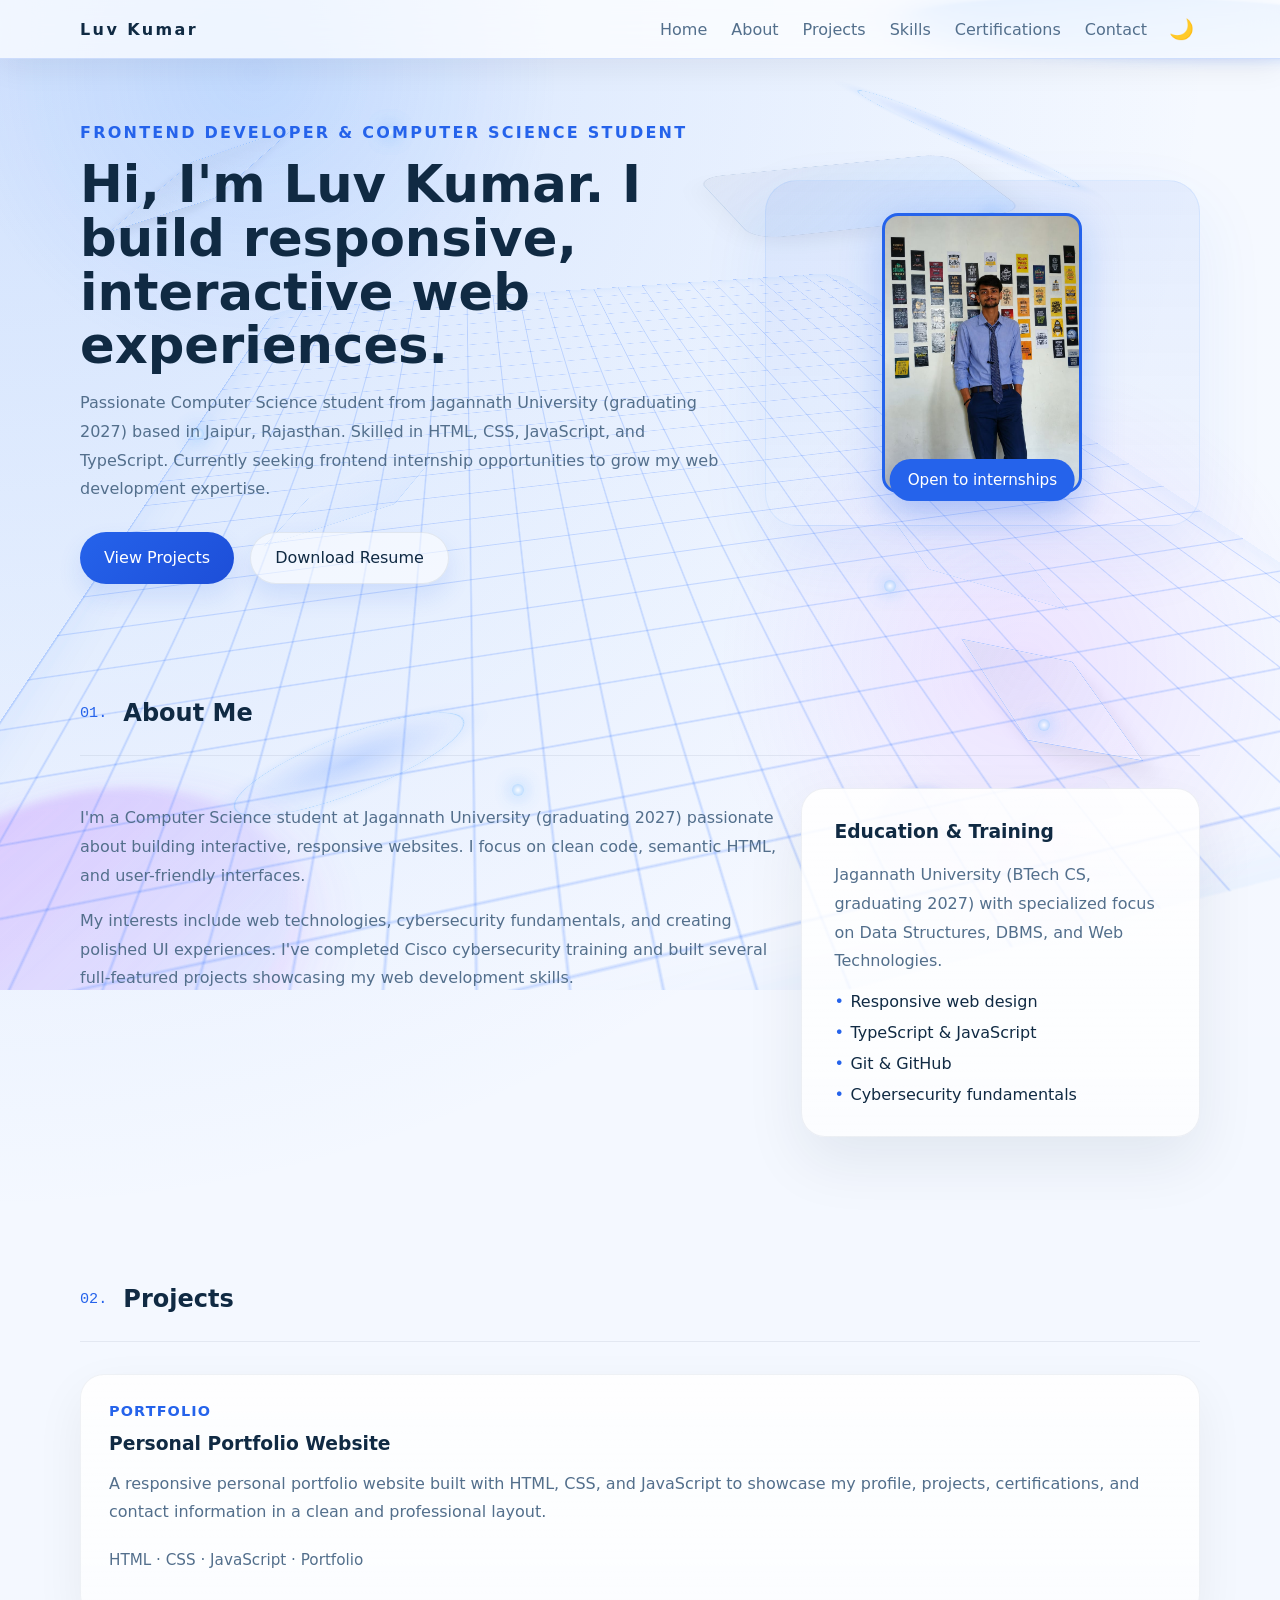
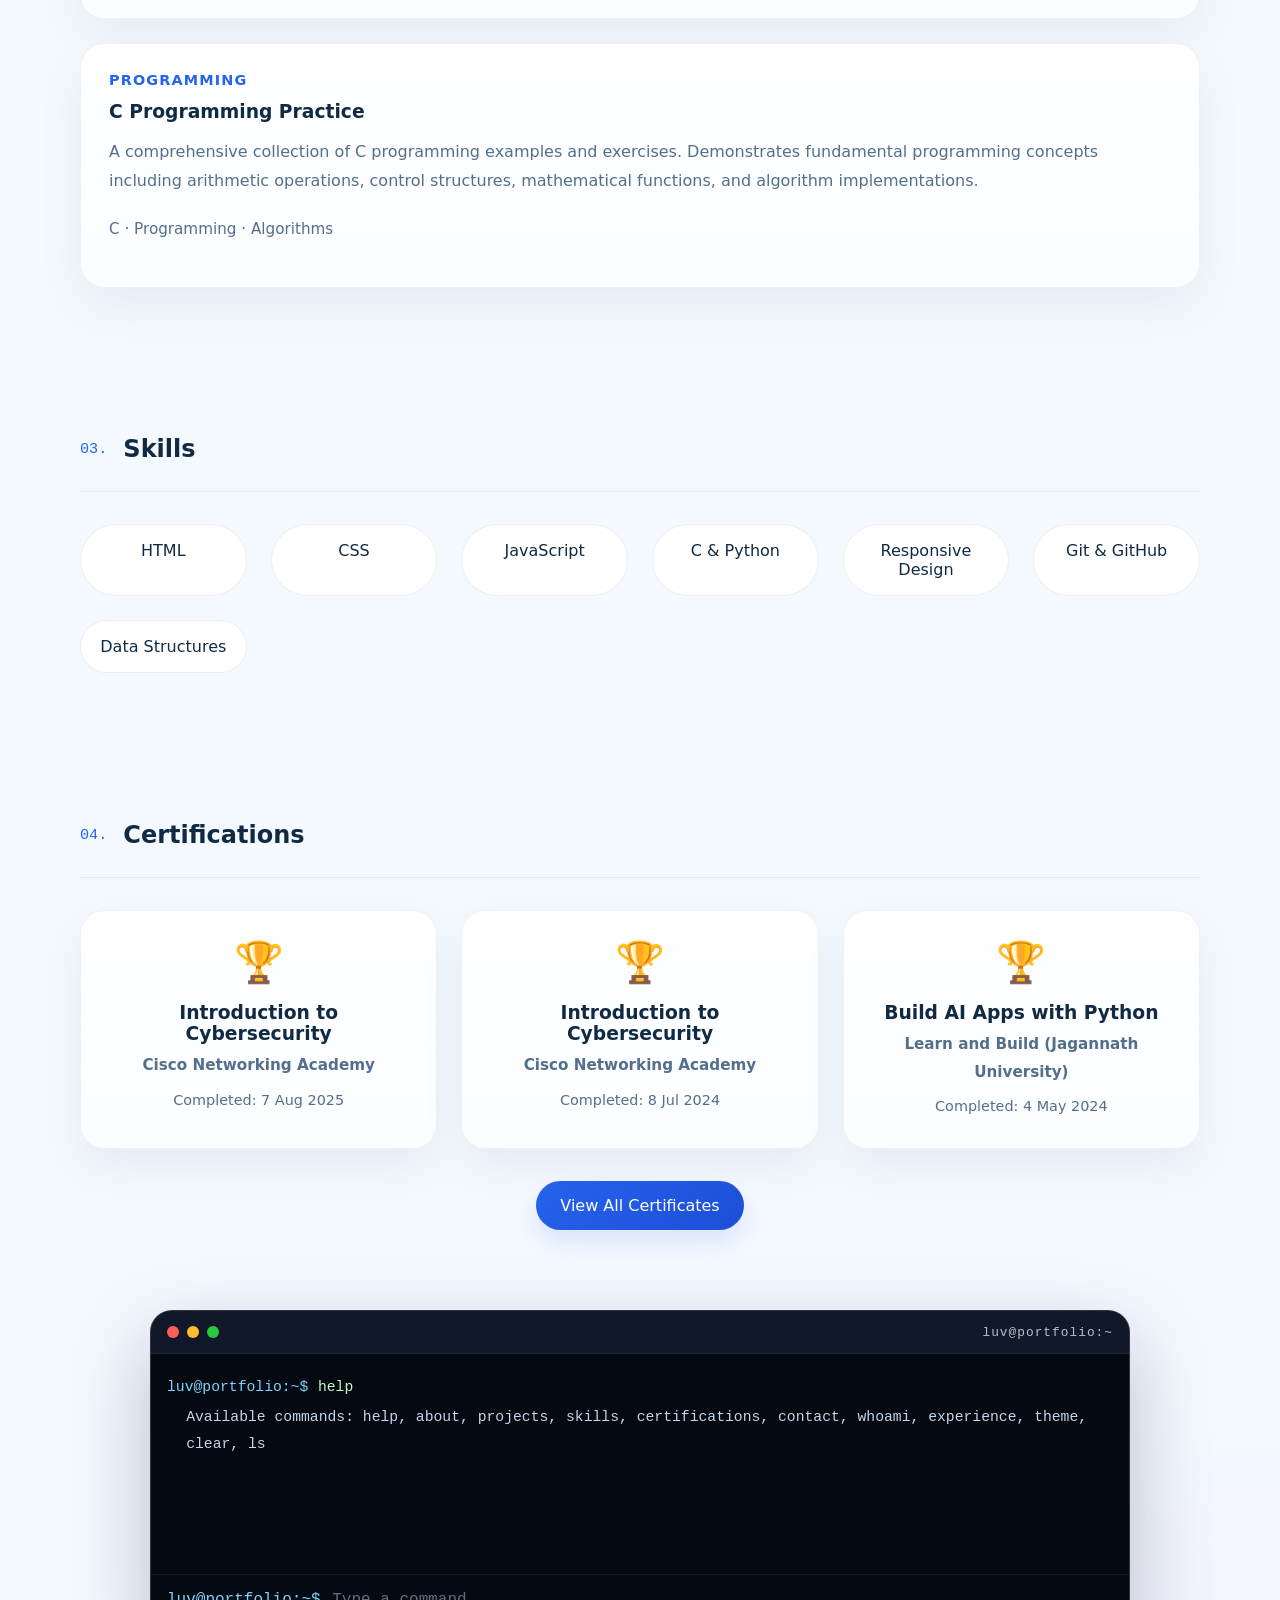
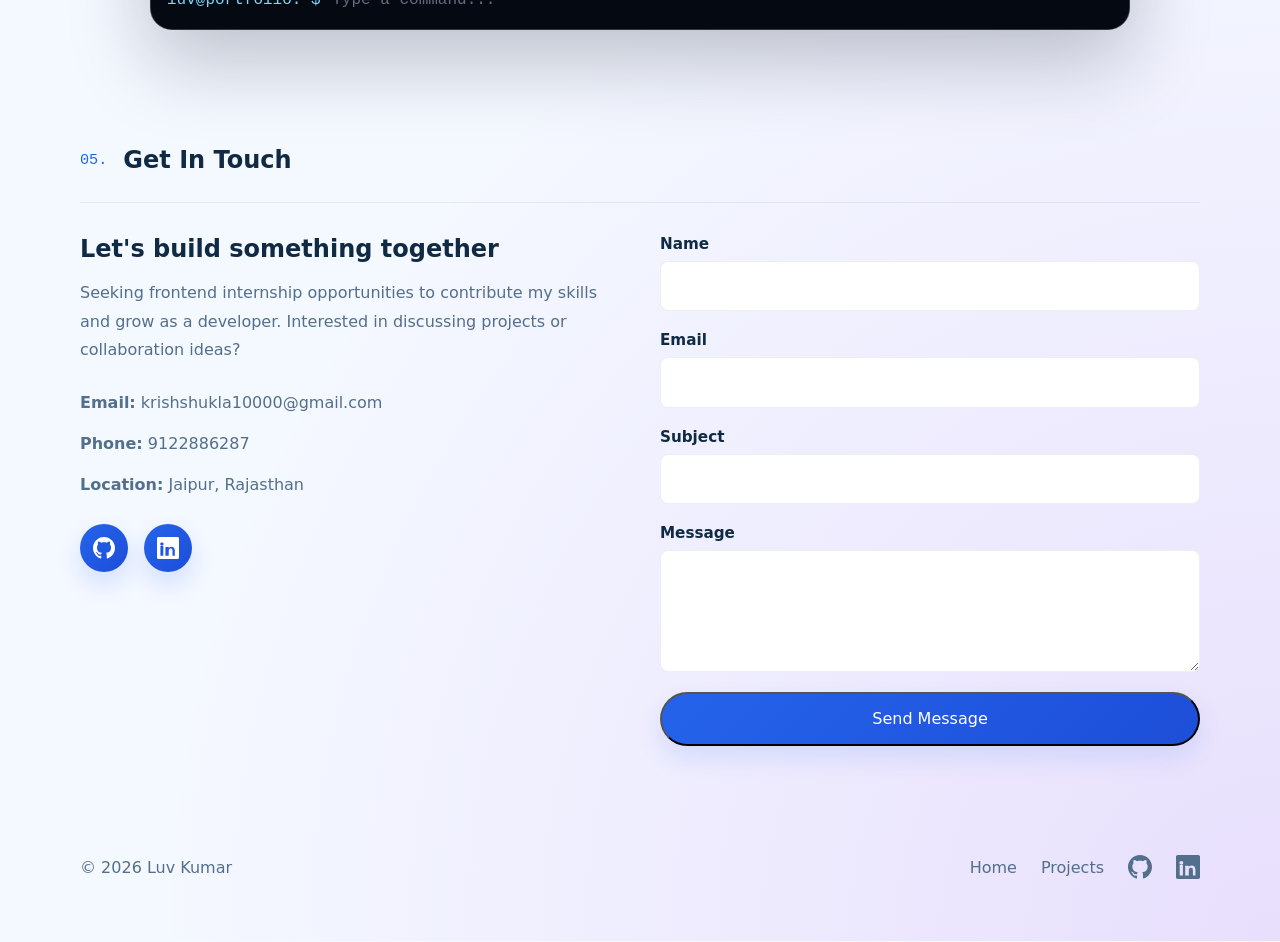
==== index.html @ 0ea15960 "Finalize portfolio website" ====
<!DOCTYPE html>
<html lang="en">
<head>
  <meta charset="UTF-8" />
  <meta name="viewport" content="width=device-width, initial-scale=1.0" />
  <title>My Portfolio</title>
  <link rel="stylesheet" href="styles.css" />
  <script defer src="script.js"></script>
</head>
<body>
  <div class="background-scene" aria-hidden="true">
    <span class="orb orb-one parallax-layer"></span>
    <span class="orb orb-two parallax-layer"></span>
    <span class="cube cube-one parallax-layer"></span>
    <span class="cube cube-two parallax-layer"></span>
    <span class="ring ring-one parallax-layer"></span>
    <span class="ring ring-two parallax-layer"></span>
    <span class="prism prism-one parallax-layer"></span>
    <span class="prism prism-two parallax-layer"></span>
    <span class="panel panel-one parallax-layer"></span>
    <span class="grid parallax-layer"></span>
    <span class="particle particle-1 parallax-layer"></span>
    <span class="particle particle-2 parallax-layer"></span>
    <span class="particle particle-3 parallax-layer"></span>
    <span class="particle particle-4 parallax-layer"></span>
    <span class="particle particle-5 parallax-layer"></span>
    <span class="particle particle-6 parallax-layer"></span>

    <div class="secondary-scene parallax-layer">
      <span class="mini-orb mini-orb-one"></span>
      <span class="mini-orb mini-orb-two"></span>
      <span class="mini-cube mini-cube-one"></span>
      <span class="mini-cube mini-cube-two"></span>
      <span class="mini-ring"></span>
      <span class="mini-panel"></span>
    </div>
  </div>

  <header class="site-header">
    <div class="container header-grid">
      <a class="brand" href="#home">Luv Kumar</a>
      <button class="nav-toggle" aria-label="Toggle navigation">☰</button>
      <nav class="site-nav">
        <a href="#home">Home</a>
        <a href="#about">About</a>
        <a href="#projects">Projects</a>
        <a href="#skills">Skills</a>
        <a href="#certifications">Certifications</a>
        <a href="#contact">Contact</a>
      </nav>
      <button class="theme-toggle" aria-label="Toggle dark mode">🌙</button>
    </div>
  </header>

  <main>
    <section class="hero" id="home">
      <div class="container hero-content">
        <div>
          <p class="eyebrow">Frontend Developer & Computer Science Student</p>
          <h1>Hi, I'm Luv Kumar. I build responsive, interactive web experiences.</h1>
          <p class="hero-copy">Passionate Computer Science student from Jagannath University (graduating 2027) based in Jaipur, Rajasthan. Skilled in HTML, CSS, JavaScript, and TypeScript. Currently seeking frontend internship opportunities to grow my web development expertise.</p>
          <div class="hero-actions">
            <a class="btn btn-primary" href="#projects">View Projects</a>
            <a class="btn btn-secondary" href="resume.html" target="_blank">Download Resume</a>
          </div>
        </div>
        <div class="hero-card">
          <div class="profile-image"></div>
          <div class="hero-badge">Open to internships</div>
        </div>
      </div>
    </section>

    <section class="section" id="about">
      <div class="container">
        <div class="section-header">
          <span class="section-number">01.</span>
          <h2>About Me</h2>
        </div>
        <div class="about-grid">
          <div>
            <p>I'm a Computer Science student at Jagannath University (graduating 2027) passionate about building interactive, responsive websites. I focus on clean code, semantic HTML, and user-friendly interfaces.</p>
            <p>My interests include web technologies, cybersecurity fundamentals, and creating polished UI experiences. I've completed Cisco cybersecurity training and built several full-featured projects showcasing my web development skills.</p>
          </div>
          <div class="about-card">
            <h3>Education & Training</h3>
            <p>Jagannath University (BTech CS, graduating 2027) with specialized focus on Data Structures, DBMS, and Web Technologies.</p>
            <ul>
              <li>Responsive web design</li>
              <li>TypeScript & JavaScript</li>
              <li>Git & GitHub</li>
              <li>Cybersecurity fundamentals</li>
            </ul>
          </div>
        </div>
      </div>
    </section>

    <section class="section" id="projects">
      <div class="container">
        <div class="section-header">
          <span class="section-number">02.</span>
          <h2>Projects</h2>
        </div>
        <div class="projects-grid">
          <article class="project-card">
            <div class="project-meta">Portfolio</div>
            <h3><a href="#home">Personal Portfolio Website</a></h3>
            <p>A responsive personal portfolio website built with HTML, CSS, and JavaScript to showcase my profile, projects, certifications, and contact information in a clean and professional layout.</p>
            <p class="project-tech">HTML · CSS · JavaScript · Portfolio</p>
          </article>

          <article class="project-card">
            <div class="project-meta">Programming</div>
            <h3><a href="https://github.com/KrishShukla07/C-Programming-Practice" target="_blank" rel="noopener noreferrer">C Programming Practice</a></h3>
            <p>A comprehensive collection of C programming examples and exercises. Demonstrates fundamental programming concepts including arithmetic operations, control structures, mathematical functions, and algorithm implementations.</p>
            <p class="project-tech">C · Programming · Algorithms</p>
          </article>
        </div>
      </div>
    </section>

    <section class="section" id="skills">
      <div class="container">
        <div class="section-header">
          <span class="section-number">03.</span>
          <h2>Skills</h2>
        </div>
        <div class="skills-grid">
          <span>HTML</span>
          <span>CSS</span>
          <span>JavaScript</span>
          <span>C & Python</span>
          <span>Responsive Design</span>
          <span>Git & GitHub</span>
          <span>Data Structures</span>
        </div>
      </div>
    </section>
    <section class="section" id="certifications">
      <div class="container">
        <div class="section-header">
          <span class="section-number">04.</span>
          <h2>Certifications</h2>
        </div>
        <div class="certifications-grid">
          <div class="cert-card">
            <div class="cert-icon">🏆</div>
            <h3>Introduction to Cybersecurity</h3>
            <p class="cert-issuer">Cisco Networking Academy</p>
            <p class="cert-date">Completed: 7 Aug 2025</p>
          </div>
          <div class="cert-card">
            <div class="cert-icon">🏆</div>
            <h3>Introduction to Cybersecurity</h3>
            <p class="cert-issuer">Cisco Networking Academy</p>
            <p class="cert-date">Completed: 8 Jul 2024</p>
          </div>
          <div class="cert-card">
            <div class="cert-icon">🏆</div>
            <h3>Build AI Apps with Python</h3>
            <p class="cert-issuer">Learn and Build (Jagannath University)</p>
            <p class="cert-date">Completed: 4 May 2024</p>
          </div>
        </div>
        <div style="text-align: center; margin-top: 2rem;">
          <a href="certificates.html" class="btn btn-primary">View All Certificates</a>
        </div>
      </div>
    </section>

    <section class="section terminal-section" id="terminal">
      <div class="container">
        <div class="terminal-window" aria-label="Interactive terminal preview">
          <div class="terminal-header">
            <div class="terminal-dots">
              <span class="dot dot-red"></span>
              <span class="dot dot-yellow"></span>
              <span class="dot dot-green"></span>
            </div>
            <div class="terminal-title">luv@portfolio:~</div>
          </div>
          <div class="terminal-body" id="terminalBody" aria-live="polite">
            <div class="terminal-row terminal-welcome">
              <span class="prompt">luv@portfolio:~$</span>
              <span>help</span>
            </div>
            <div class="terminal-output">Available commands: help, about, projects, skills, certifications, contact, whoami, experience, theme, clear, ls</div>
          </div>
          <form class="terminal-input-row" id="terminalForm">
            <span class="prompt">luv@portfolio:~$</span>
            <input id="terminalInput" type="text" autocomplete="off" spellcheck="false" aria-label="Type a terminal command" placeholder="Type a command..." />
          </form>
        </div>
      </div>
    </section>

    <section class="section contact-section" id="contact">
      <div class="container">
        <div class="section-header">
          <span class="section-number">05.</span>
          <h2>Get In Touch</h2>
        </div>
        <div class="contact-container">
          <div class="contact-info">
            <h3>Let's build something together</h3>
            <p>Seeking frontend internship opportunities to contribute my skills and grow as a developer. Interested in discussing projects or collaboration ideas?</p>
            <div class="contact-details">
              <p><strong>Email:</strong> krishshukla10000@gmail.com</p>
              <p><strong>Phone:</strong> 9122886287</p>
              <p><strong>Location:</strong> Jaipur, Rajasthan</p>
              <div class="contact-links">
                <a href="https://github.com/KrishShukla07" target="_blank" rel="noopener noreferrer" title="GitHub">
                  <svg width="20" height="20" viewBox="0 0 24 24" fill="currentColor">
                    <path d="M12 0c-6.626 0-12 5.373-12 12 0 5.302 3.438 9.8 8.207 11.387.599.111.793-.261.793-.577v-2.234c-3.338.726-4.033-1.416-4.033-1.416-.546-1.387-1.333-1.756-1.333-1.756-1.089-.745.083-.729.083-.729 1.205.084 1.839 1.237 1.839 1.237 1.07 1.834 2.807 1.304 3.492.997.107-.775.418-1.305.762-1.604-2.665-.305-5.467-1.334-5.467-5.931 0-1.311.469-2.381 1.236-3.221-.124-.303-.535-1.524.117-3.176 0 0 1.008-.322 3.301 1.23.957-.266 1.983-.399 3.003-.404 1.02.005 2.047.138 3.006.404 2.291-1.552 3.297-1.23 3.297-1.23.653 1.653.242 2.874.118 3.176.77.84 1.235 1.911 1.235 3.221 0 4.609-2.807 5.624-5.479 5.921.43.372.823 1.102.823 2.222v 3.293c0 .319.192.694.801.576 4.765-1.589 8.199-6.086 8.199-11.386 0-6.627-5.373-12-12-12z"/>
                  </svg>
                </a>
                <a href="https://linkedin.com/in/luv-kumar-109767224" target="_blank" rel="noopener noreferrer" title="LinkedIn">
                  <svg width="20" height="20" viewBox="0 0 24 24" fill="currentColor">
                    <path d="M20.447 20.452h-3.554v-5.569c0-1.328-.475-2.236-1.986-2.236-1.081 0-1.722.722-2.004 1.418-.103.249-.129.597-.129.946v5.441h-3.554s.05-8.855 0-9.649h3.554v1.366c.43-.664 1.199-1.61 2.920-1.61 2.135 0 3.738 1.393 3.738 4.385v5.508zM5.337 9.432c-1.144 0-1.915-.758-1.915-1.705 0-.948.77-1.706 1.954-1.706 1.182 0 1.915.758 1.915 1.706 0 .947-.733 1.705-1.954 1.705zm1.581 11.02H3.715V9.803h3.203v10.649zM22.225 0H1.771C.792 0 0 .774 0 1.729v20.542C0 23.227.792 24 1.771 24h20.451C23.2 24 24 23.227 24 22.271V1.729C24 .774 23.2 0 22.222 0h.003z"/>
                  </svg>
                </a>
              </div>
            </div>
          </div>
          <form class="contact-form" id="contactForm">
            <div class="form-group">
              <label for="name">Name</label>
              <input type="text" id="name" name="name" required />
            </div>
            <div class="form-group">
              <label for="email">Email</label>
              <input type="email" id="email" name="email" required />
            </div>
            <div class="form-group">
              <label for="subject">Subject</label>
              <input type="text" id="subject" name="subject" required />
            </div>
            <div class="form-group">
              <label for="message">Message</label>
              <textarea id="message" name="message" rows="5" required></textarea>
            </div>
            <button type="submit" class="btn btn-primary">Send Message</button>
          </form>
        </div>
      </div>
    </section>

  </main>

  <footer class="footer">
    <div class="container footer-grid">
      <p>© 2026 Luv Kumar</p>
      <div class="footer-links">
        <a href="#home">Home</a>
        <a href="#projects">Projects</a>
        <a href="https://github.com/KrishShukla07" target="_blank" rel="noopener noreferrer" class="social-link" title="GitHub">
          <svg width="24" height="24" viewBox="0 0 24 24" fill="currentColor">
            <path d="M12 0c-6.626 0-12 5.373-12 12 0 5.302 3.438 9.8 8.207 11.387.599.111.793-.261.793-.577v-2.234c-3.338.726-4.033-1.416-4.033-1.416-.546-1.387-1.333-1.756-1.333-1.756-1.089-.745.083-.729.083-.729 1.205.084 1.839 1.237 1.839 1.237 1.07 1.834 2.807 1.304 3.492.997.107-.775.418-1.305.762-1.604-2.665-.305-5.467-1.334-5.467-5.931 0-1.311.469-2.381 1.236-3.221-.124-.303-.535-1.524.117-3.176 0 0 1.008-.322 3.301 1.23.957-.266 1.983-.399 3.003-.404 1.02.005 2.047.138 3.006.404 2.291-1.552 3.297-1.23 3.297-1.23.653 1.653.242 2.874.118 3.176.77.84 1.235 1.911 1.235 3.221 0 4.609-2.807 5.624-5.479 5.921.43.372.823 1.102.823 2.222v 3.293c0 .319.192.694.801.576 4.765-1.589 8.199-6.086 8.199-11.386 0-6.627-5.373-12-12-12z"/>
          </svg>
        </a>
        <a href="https://linkedin.com/in/luv-kumar-109767224" target="_blank" rel="noopener noreferrer" class="social-link" title="LinkedIn">
          <svg width="24" height="24" viewBox="0 0 24 24" fill="currentColor">
            <path d="M20.447 20.452h-3.554v-5.569c0-1.328-.475-2.236-1.986-2.236-1.081 0-1.722.722-2.004 1.418-.103.249-.129.597-.129.946v5.441h-3.554s.05-8.855 0-9.649h3.554v1.366c.43-.664 1.199-1.61 2.920-1.61 2.135 0 3.738 1.393 3.738 4.385v5.508zM5.337 9.432c-1.144 0-1.915-.758-1.915-1.705 0-.948.77-1.706 1.954-1.706 1.182 0 1.915.758 1.915 1.706 0 .947-.733 1.705-1.954 1.705zm1.581 11.02H3.715V9.803h3.203v10.649zM22.225 0H1.771C.792 0 0 .774 0 1.729v20.542C0 23.227.792 24 1.771 24h20.451C23.2 24 24 23.227 24 22.271V1.729C24 .774 23.2 0 22.222 0h.003z"/>
          </svg>
        </a>
      </div>
    </div>
  </footer>
</body>
</html>
---- styles.css ----
:root {
  color-scheme: light;
  --bg: #f4f8ff;
  --surface: #ffffff;
  --text: #102a43;
  --muted: #536f8c;
  --primary: #2563eb;
  --primary-strong: #1d4ed8;
  --border: rgba(16, 42, 67, 0.08);
  --shadow: 0 25px 60px rgba(16, 42, 67, 0.08);
  --scene-1: rgba(59, 130, 246, 0.52);
  --scene-2: rgba(168, 85, 247, 0.34);
  --scene-3: rgba(59, 130, 246, 0.26);
  --scene-4: rgba(96, 165, 250, 0.22);
  --scene-grid: rgba(37, 99, 235, 0.22);
}

html {
  scroll-behavior: smooth;
  scroll-padding-top: 110px;
}

body {
  margin: 0;
  position: relative;
  font-family: Inter, system-ui, -apple-system, BlinkMacSystemFont, "Segoe UI", sans-serif;
  background:
    radial-gradient(circle at top left, rgba(59, 130, 246, 0.20), transparent 28%),
    radial-gradient(circle at bottom right, rgba(147, 51, 234, 0.13), transparent 26%),
    linear-gradient(180deg, rgba(255,255,255,0.12), transparent 40%),
    var(--bg);
  color: var(--text);
  overflow-x: hidden;
}

* {
  box-sizing: border-box;
}

.background-scene {
  position: fixed;
  inset: -10vh 0 -10vh 0;
  overflow: hidden;
  pointer-events: none;
  z-index: 0;
  perspective: 1800px;
  filter: saturate(1.25);
  opacity: 1;
  background: radial-gradient(circle at 20% 15%, rgba(59, 130, 246, 0.14), transparent 22%),
    radial-gradient(circle at 80% 70%, rgba(168, 85, 247, 0.12), transparent 24%);
}

.secondary-scene {
  position: absolute;
  right: 9%;
  bottom: 3vh;
  width: min(38vw, 360px);
  height: min(22vw, 220px);
  opacity: 0.72;
  filter: blur(0.25px) saturate(1.15);
  transform: translate3d(var(--tx), var(--ty), -30px) rotateX(18deg) rotateY(-16deg) scale(0.92);
  pointer-events: none;
  mix-blend-mode: screen;
}

.secondary-scene::before {
  content: "";
  position: absolute;
  inset: 12% 10% 8% 12%;
  border-radius: 36px;
  border: 1px solid rgba(96, 165, 250, 0.04);
  background: linear-gradient(135deg, rgba(96, 165, 250, 0.02), rgba(255, 255, 255, 0.003));
  box-shadow: inset 0 0 18px rgba(59, 130, 246, 0.015);
  transform: rotateX(62deg) rotateZ(-12deg);
  opacity: 0.5;
}

.orb,
.cube,
.ring,
.prism,
.panel,
.grid,
.particle,
.mini-orb,
.mini-cube,
.mini-ring,
.mini-panel {
  position: absolute;
  display: block;
  will-change: transform;
}

.orb {
  border-radius: 50%;
  filter: blur(8px);
  opacity: 0.8;
}

.orb-one {
  --tx: 0px;
  --ty: 0px;
  width: 30rem;
  height: 30rem;
  background: linear-gradient(135deg, var(--scene-1), rgba(96, 165, 250, 0.14));
  top: -8rem;
  right: -7rem;
  transform: translate3d(var(--tx), var(--ty), 0) rotateX(70deg) rotateZ(20deg);
  box-shadow: 0 30px 80px rgba(37, 99, 235, 0.28);
}

.orb-two {
  --tx: 0px;
  --ty: 0px;
  width: 26rem;
  height: 26rem;
  background: linear-gradient(135deg, var(--scene-2), rgba(37, 99, 235, 0.08));
  bottom: -9rem;
  left: -8rem;
  transform: translate3d(var(--tx), var(--ty), 0) rotateX(60deg) rotateZ(-18deg);
  box-shadow: 0 25px 70px rgba(147, 51, 234, 0.2);
}

.cube {
  --tx: 0px;
  --ty: 0px;
  width: 150px;
  height: 150px;
  border: 1px solid rgba(59, 130, 246, 0.28);
  background: linear-gradient(135deg, rgba(148, 163, 184, 0.14), rgba(255, 255, 255, 0.04));
  box-shadow: inset 0 0 0 1px rgba(255, 255, 255, 0.18), 0 18px 32px rgba(15, 23, 42, 0.08);
  transform-style: preserve-3d;
}

.cube-one {
  top: 18%;
  left: 10%;
  transform: translate3d(var(--tx), var(--ty), 0) rotateX(62deg) rotateY(-25deg) rotateZ(24deg);
}

.cube-two {
  right: 12%;
  bottom: 20%;
  transform: translate3d(var(--tx), var(--ty), 0) rotateX(62deg) rotateY(25deg) rotateZ(-18deg);
}

.ring {
  --tx: 0px;
  --ty: 0px;
  width: 240px;
  height: 240px;
  border: 1px solid rgba(96, 165, 250, 0.38);
  border-radius: 50%;
  background: radial-gradient(circle, rgba(37, 99, 235, 0.19), rgba(37, 99, 235, 0.04) 60%, transparent 70%);
  box-shadow: inset 0 0 18px rgba(96, 165, 250, 0.15), 0 0 30px rgba(59, 130, 246, 0.1);
}

.ring-one {
  top: 10%;
  right: 15%;
  transform: translate3d(var(--tx), var(--ty), 0) rotateX(72deg) rotateY(22deg);
}

.ring-two {
  bottom: 10%;
  left: 18%;
  transform: translate3d(var(--tx), var(--ty), 0) rotateX(82deg) rotateY(-18deg);
}

.prism {
  --tx: 0px;
  --ty: 0px;
  width: 160px;
  height: 160px;
  background: linear-gradient(135deg, rgba(255, 255, 255, 0.12), rgba(59, 130, 246, 0.04));
  clip-path: polygon(50% 0%, 100% 38%, 100% 100%, 0% 100%, 0% 38%);
  border: 1px solid rgba(59, 130, 246, 0.2);
  box-shadow: 0 20px 50px rgba(59, 130, 246, 0.08);
}

.prism-one {
  left: 22%;
  top: 46%;
  transform: translate3d(var(--tx), var(--ty), 0) rotateX(70deg) rotateY(-25deg) rotateZ(18deg);
}

.prism-two {
  right: 18%;
  top: 52%;
  transform: translate3d(var(--tx), var(--ty), 0) rotateX(70deg) rotateY(22deg) rotateZ(-12deg);
}

.panel {
  --tx: 0px;
  --ty: 0px;
  width: 280px;
  height: 180px;
  border-radius: 28px;
  border: 1px solid rgba(148, 163, 184, 0.24);
  background: linear-gradient(135deg, rgba(15, 23, 42, 0.04), rgba(96, 165, 250, 0.12));
  backdrop-filter: blur(2px);
  box-shadow: inset 0 0 0 1px rgba(255, 255, 255, 0.08), 0 18px 40px rgba(15, 23, 42, 0.06);
}

.panel-one {
  left: 56%;
  top: 18%;
  transform: translate3d(var(--tx), var(--ty), 0) rotateX(62deg) rotateZ(-16deg);
}

.grid {
  --tx: 0px;
  --ty: 0px;
  inset: 10% 20% 12% 20%;
  background-image: linear-gradient(var(--scene-grid) 1px, transparent 1px),
    linear-gradient(90deg, var(--scene-grid) 1px, transparent 1px);
  background-size: 34px 34px;
  border-radius: 32px;
  transform: translate3d(var(--tx), var(--ty), 0) perspective(1200px) rotateX(60deg) rotateZ(-12deg) scale(1.15);
  box-shadow: inset 0 0 30px rgba(59, 130, 246, 0.1);
  opacity: 0.9;
}

.particle {
  --tx: 0px;
  --ty: 0px;
  width: 12px;
  height: 12px;
  border-radius: 50%;
  background: radial-gradient(circle, rgba(255, 255, 255, 0.9), rgba(96, 165, 250, 0.6));
  box-shadow: 0 0 18px rgba(96, 165, 250, 0.8);
  opacity: 0.8;
}

.particle-1 { top: 20%; left: 30%; }
.particle-2 { top: 28%; right: 22%; }
.particle-3 { top: 48%; left: 15%; }
.particle-4 { top: 62%; right: 30%; }
.particle-5 { bottom: 18%; left: 40%; }
.particle-6 { bottom: 24%; right: 18%; }

.particle-1, .particle-2, .particle-3, .particle-4, .particle-5, .particle-6 {
  transform: translate3d(var(--tx), var(--ty), 0);
}

.mini-orb {
  border-radius: 50%;
  filter: blur(7px);
  opacity: 0.82;
}

.mini-orb-one {
  width: 110px;
  height: 110px;
  left: 18%;
  top: 18%;
  background: linear-gradient(135deg, rgba(37, 99, 235, 0.18), rgba(168, 85, 247, 0.06));
  box-shadow: 0 20px 50px rgba(37, 99, 235, 0.12);
  filter: blur(2px);
}

.mini-orb-two {
  width: 90px;
  height: 90px;
  right: 20%;
  bottom: 22%;
  background: linear-gradient(135deg, rgba(168, 85, 247, 0.16), rgba(96, 165, 250, 0.06));
  box-shadow: 0 18px 45px rgba(168, 85, 247, 0.1);
  filter: blur(2px);
}

.mini-cube {
  width: 70px;
  height: 70px;
  border: 1px solid rgba(96, 165, 250, 0.2);
  background: linear-gradient(135deg, rgba(255, 255, 255, 0.06), rgba(59, 130, 246, 0.06));
  box-shadow: inset 0 0 0 1px rgba(255, 255, 255, 0.08), 0 18px 32px rgba(15, 23, 42, 0.04);
}

.mini-cube-one {
  left: 50%;
  top: 20%;
  transform: rotateX(64deg) rotateY(-22deg) rotateZ(18deg);
}

.mini-cube-two {
  right: 10%;
  top: 38%;
  transform: rotateX(64deg) rotateY(24deg) rotateZ(-18deg);
}

.mini-ring {
  width: 150px;
  height: 150px;
  border: 1px solid rgba(96, 165, 250, 0.18);
  border-radius: 50%;
  left: 32%;
  bottom: 12%;
  background: radial-gradient(circle, rgba(59, 130, 246, 0.08), transparent 70%);
  transform: rotateX(72deg) rotateY(18deg);
}

.mini-panel {
  width: 170px;
  height: 100px;
  right: 8%;
  top: 8%;
  border: 1px solid rgba(148, 163, 184, 0.14);
  border-radius: 20px;
  background: linear-gradient(135deg, rgba(15, 23, 42, 0.02), rgba(96, 165, 250, 0.06));
  transform: rotateX(62deg) rotateZ(-14deg);
  opacity: 0.8;
}

@media (max-width: 640px) {
  .secondary-scene {
    right: 4%;
    width: 280px;
    height: 180px;
  }

  .mini-orb-one {
    width: 80px;
    height: 80px;
  }

  .mini-orb-two {
    width: 70px;
    height: 70px;
  }
}

img {
  max-width: 100%;
}

button,
input,
a {
  font: inherit;
}

.container {
  width: min(1120px, calc(100% - 2.5rem));
  margin: 0 auto;
}

.site-header {
  position: sticky;
  top: 0;
  z-index: 20;
  background: rgba(255, 255, 255, 0.72);
  backdrop-filter: blur(18px);
  border-bottom: 1px solid rgba(37, 99, 235, 0.18);
  box-shadow: 0 10px 30px rgba(15, 23, 42, 0.06);
}

main,
.footer {
  position: relative;
  z-index: 1;
}

.dark .site-header {
  background: #112131;
  border-bottom: 2px solid #3b82f6;
}

.header-grid {
  display: grid;
  grid-template-columns: auto 1fr auto;
  align-items: center;
  gap: 1rem;
  padding: 1rem 0;
}

.brand {
  font-weight: 700;
  letter-spacing: 0.15em;
  text-decoration: none;
  color: var(--text);
}

.site-nav {
  display: flex;
  justify-content: flex-end;
  gap: 1.5rem;
  flex-wrap: wrap;
}

.site-nav a,
.footer-links a {
  color: var(--muted);
  text-decoration: none;
  transition: color 0.2s ease;
}

.site-nav a:hover,
.footer-links a:hover {
  color: var(--text);
}

.nav-toggle,
.theme-toggle {
  border: none;
  background: none;
  font-size: 1.25rem;
  cursor: pointer;
  color: var(--text);
}

.nav-toggle {
  display: none;
}

.hero {
  padding: 4rem 0 2rem;
}

.hero-content {
  display: grid;
  grid-template-columns: 1.5fr 1fr;
  gap: 2rem;
  align-items: center;
}

.eyebrow {
  margin: 0 0 1rem;
  color: var(--primary);
  font-weight: 700;
  text-transform: uppercase;
  letter-spacing: 0.14em;
}

h1 {
  margin: 0;
  font-size: clamp(2.5rem, 4vw, 4rem);
  line-height: 1.05;
}

.hero-copy,
.section p,
.about-card p,
.project-card p {
  color: var(--muted);
  line-height: 1.8;
}

.hero-actions {
  display: flex;
  gap: 1rem;
  flex-wrap: wrap;
  margin-top: 1.75rem;
}

.btn {
  display: inline-flex;
  align-items: center;
  justify-content: center;
  padding: 0.95rem 1.5rem;
  border-radius: 999px;
  text-decoration: none;
  transition: transform 0.2s ease, box-shadow 0.2s ease, background-color 0.2s ease;
  box-shadow: 0 12px 24px rgba(37, 99, 235, 0.12);
}

.btn:hover {
  transform: translateY(-2px);
  box-shadow: 0 18px 30px rgba(37, 99, 235, 0.18);
}

.btn-primary {
  background: linear-gradient(135deg, var(--primary), var(--primary-strong));
  color: white;
}

.btn-secondary {
  border: 1px solid var(--border);
  background: rgba(255, 255, 255, 0.55);
  color: var(--text);
}

.hero-card {
  border-radius: 32px;
  background: linear-gradient(180deg, rgba(37, 99, 235, 0.08), rgba(37, 99, 235, 0.02));
  border: 1px solid rgba(96, 165, 250, 0.14);
  padding: 2rem;
  display: grid;
  place-items: center;
  min-height: 320px;
  position: relative;
  box-shadow: 0 28px 70px rgba(37, 99, 235, 0.08);
}

.profile-image {
  width: 200px;
  height: 280px;
  border-radius: 16px;
  background: url('profile.jpeg') center / cover no-repeat;
  box-shadow: 0 10px 40px rgba(37, 99, 235, 0.25);
  border: 3px solid var(--primary);
}

.hero-badge {
  position: absolute;
  bottom: 1.5rem;
  left: 50%;
  transform: translateX(-50%);
  padding: 0.75rem 1.1rem;
  border-radius: 999px;
  background: var(--primary);
  color: white;
  box-shadow: 0 15px 35px rgba(37, 99, 235, 0.2);
  font-size: 0.95rem;
}

.section {
  padding: 4rem 0;
}

.terminal-section {
  padding-top: 1rem;
}

.terminal-window {
  width: min(100%, 980px);
  margin: 0 auto;
  border-radius: 22px;
  overflow: hidden;
  background: rgba(9, 13, 20, 0.92);
  border: 1px solid rgba(148, 163, 184, 0.18);
  box-shadow: 0 30px 80px rgba(15, 23, 42, 0.25);
}

.terminal-header {
  display: flex;
  align-items: center;
  justify-content: space-between;
  gap: 1rem;
  padding: 0.85rem 1rem;
  background: rgba(15, 23, 42, 0.88);
  border-bottom: 1px solid rgba(148, 163, 184, 0.12);
}

.terminal-dots {
  display: flex;
  gap: 0.5rem;
}

.dot {
  width: 12px;
  height: 12px;
  border-radius: 50%;
  display: inline-block;
}

.dot-red { background: #ff5f57; }
.dot-yellow { background: #ffbd2e; }
.dot-green { background: #28c840; }

.terminal-title {
  color: rgba(226, 232, 240, 0.8);
  font-size: 0.8rem;
  letter-spacing: 0.08em;
  text-transform: lowercase;
  font-family: "JetBrains Mono", "SFMono-Regular", Consolas, monospace;
}

.terminal-body {
  background: rgba(5, 10, 17, 0.96);
  color: #c7f9cc;
  padding: 1.25rem 1rem 1rem;
  font-family: "JetBrains Mono", "SFMono-Regular", Consolas, monospace;
  font-size: 0.92rem;
  line-height: 1.8;
  min-height: 220px;
}

.terminal-row {
  display: flex;
  align-items: center;
  gap: 0.6rem;
  flex-wrap: wrap;
  white-space: normal;
}

.terminal-row + .terminal-row,
.terminal-output + .terminal-row {
  margin-top: 0.3rem;
}

.prompt {
  color: #7dd3fc;
}

.terminal-output {
  color: #dbeafe;
  margin: 0.2rem 0 0.8rem 1.2rem;
  opacity: 0.9;
  white-space: pre-wrap;
}

.terminal-input-row {
  display: flex;
  align-items: center;
  gap: 0.6rem;
  padding: 0.9rem 1rem 1.2rem;
  background: rgba(5, 10, 17, 0.96);
  border-top: 1px solid rgba(148, 163, 184, 0.1);
  font-family: "JetBrains Mono", "SFMono-Regular", Consolas, monospace;
}

.terminal-input-row input {
  flex: 1;
  background: transparent;
  border: none;
  color: #e2e8f0;
  font: inherit;
  outline: none;
  min-width: 0;
}

.terminal-input-row input::placeholder {
  color: rgba(148, 163, 184, 0.65);
}

.terminal-cursor {
  display: inline-block;
  width: 0.7ch;
  color: #7dd3fc;
  animation: blink 1s step-end infinite;
}

@keyframes blink {
  50% { opacity: 0; }
}

.section-header {
  display: flex;
  align-items: center;
  gap: 1rem;
  margin-bottom: 2rem;
  padding-bottom: 0.5rem;
  border-bottom: 1px solid rgba(148, 163, 184, 0.18);
}

.section-number {
  font-family: "JetBrains Mono", monospace;
  color: var(--primary);
  font-size: 0.95rem;
}

.about-grid,
.skills-grid {
  display: grid;
  gap: 1.5rem;
}

.about-grid {
  grid-template-columns: 1.75fr 1fr;
}

.about-card {
  padding: 2rem;
  border-radius: 24px;
  background: linear-gradient(180deg, rgba(255,255,255,0.9), rgba(255,255,255,0.72));
  border: 1px solid rgba(148, 163, 184, 0.16);
  box-shadow: var(--shadow);
}

.about-card h3 {
  margin-top: 0;
}

.about-card ul {
  list-style: none;
  padding: 0;
  margin: 1rem 0 0;
  display: grid;
  gap: 0.75rem;
}

.about-card li::before {
  content: "•";
  color: var(--primary);
  display: inline-block;
  width: 1rem;
}

.projects-grid {
  display: grid;
  gap: 1.5rem;
}

.project-card {
  padding: 1.75rem;
  border-radius: 24px;
  background: linear-gradient(180deg, rgba(255,255,255,0.86), rgba(255,255,255,0.72));
  box-shadow: 0 18px 50px rgba(15, 23, 42, 0.06);
  transition: transform 0.2s ease, border-color 0.2s ease, box-shadow 0.2s ease;
  border: 1px solid rgba(148, 163, 184, 0.14);
}

.project-card:hover {
  transform: translateY(-4px);
  border-color: rgba(37, 99, 235, 0.18);
  box-shadow: 0 22px 60px rgba(37, 99, 235, 0.1);
}

.project-card h3 {
  margin: 0;
}

.project-card h3 a {
  color: var(--text);
  text-decoration: none;
  transition: color 0.2s ease;
}

.project-card h3 a:hover {
  color: var(--primary);
}

.project-meta {
  font-size: 0.9rem;
  font-weight: 700;
  letter-spacing: 0.08em;
  text-transform: uppercase;
  color: var(--primary);
  margin-bottom: 0.85rem;
}

.project-tech {
  margin-top: 1.25rem;
  color: var(--muted);
  font-size: 0.95rem;
}

.skills-grid {
  grid-template-columns: repeat(auto-fit, minmax(140px, 1fr));
}

.skills-grid span {
  padding: 1rem 1.15rem;
  border-radius: 999px;
  background: var(--surface);
  border: 1px solid var(--border);
  color: var(--text);
  text-align: center;
}

.certifications-grid {
  display: grid;
  gap: 1.5rem;
  grid-template-columns: repeat(auto-fit, minmax(280px, 1fr));
}

.cert-card {
  padding: 1.75rem;
  border-radius: 24px;
  background: linear-gradient(180deg, rgba(255,255,255,0.86), rgba(255,255,255,0.72));
  box-shadow: 0 18px 46px rgba(15, 23, 42, 0.06);
  text-align: center;
  border: 1px solid rgba(148, 163, 184, 0.14);
  transition: transform 0.2s ease, border-color 0.2s ease, box-shadow 0.2s ease;
}

.cert-card:hover {
  transform: translateY(-4px);
  border-color: rgba(37, 99, 235, 0.25);
  box-shadow: 0 22px 56px rgba(37, 99, 235, 0.08);
}

.cert-icon {
  font-size: 2.5rem;
  margin-bottom: 1rem;
}

.cert-card h3 {
  margin: 0.5rem 0;
  color: var(--text);
}

.cert-issuer {
  color: var(--primary);
  font-weight: 600;
  font-size: 0.95rem;
  margin: 0.5rem 0;
}

.cert-date {
  color: var(--muted);
  font-size: 0.9rem;
  margin: 0;
}

.contact-section {
  padding: 2rem 0 4rem;
}

.contact-container {
  display: grid;
  grid-template-columns: 1fr 1fr;
  gap: 2.5rem;
}

.contact-info h3 {
  margin-top: 0;
  font-size: 1.5rem;
  margin-bottom: 1rem;
}

.contact-details {
  margin-top: 1.5rem;
}

.contact-details p {
  margin: 0.75rem 0;
  color: var(--muted);
}

.contact-links {
  display: flex;
  gap: 1rem;
  margin-top: 1.5rem;
}

.contact-links a {
  display: inline-flex;
  align-items: center;
  justify-content: center;
  width: 48px;
  height: 48px;
  border-radius: 50%;
  background: linear-gradient(135deg, var(--primary), var(--primary-strong));
  color: white;
  text-decoration: none;
  transition: transform 0.2s ease, box-shadow 0.2s ease, background-color 0.2s ease;
  box-shadow: 0 12px 24px rgba(37, 99, 235, 0.16);
}

.contact-links a:hover {
  transform: translateY(-3px);
  box-shadow: 0 16px 28px rgba(37, 99, 235, 0.22);
}

.contact-links a svg {
  width: 22px;
  height: 22px;
}

.contact-form {
  display: grid;
  gap: 1.25rem;
}

.form-group {
  display: grid;
  gap: 0.5rem;
}

.form-group label {
  font-weight: 600;
  color: var(--text);
  font-size: 0.95rem;
}

.form-group input,
.form-group textarea {
  padding: 0.95rem 1rem;
  border: 1px solid var(--border);
  border-radius: 8px;
  font-family: inherit;
  font-size: 0.95rem;
  background: var(--surface);
  color: var(--text);
  transition: border-color 0.2s ease, box-shadow 0.2s ease;
}

.form-group input:focus,
.form-group textarea:focus {
  outline: none;
  border-color: var(--primary);
  box-shadow: 0 0 0 3px rgba(37, 99, 235, 0.1);
}

.form-group textarea {
  resize: vertical;
  min-height: 120px;
}

@media (max-width: 860px) {
  .contact-container {
    grid-template-columns: 1fr;
  }
}

.footer {
  padding: 2rem 0 3rem;
}

.footer-grid {
  display: flex;
  justify-content: space-between;
  flex-wrap: wrap;
  gap: 1rem;
  color: var(--muted);
  align-items: center;
}

.footer-links {
  display: flex;
  gap: 1.5rem;
  align-items: center;
}

.footer-links a {
  color: var(--muted);
  text-decoration: none;
  transition: color 0.2s ease;
  display: inline-flex;
  align-items: center;
}

.footer-links a:hover {
  color: var(--primary);
}

.footer-links a svg {
  width: 24px;
  height: 24px;
}

.dark {
  color-scheme: dark;
  --bg: #07111b;
  --surface: #102133;
  --text: #edf5ff;
  --muted: #abc0d8;
  --primary: #60a5fa;
  --primary-strong: #3b82f6;
  --border: rgba(148, 163, 184, 0.15);
  --shadow: 0 25px 60px rgba(2, 6, 23, 0.45);
  --scene-1: rgba(96, 165, 250, 0.62);
  --scene-2: rgba(168, 85, 247, 0.46);
  --scene-3: rgba(59, 130, 246, 0.28);
  --scene-4: rgba(96, 165, 250, 0.22);
  --scene-grid: rgba(125, 211, 252, 0.22);
}

.dark .site-header {
  background: rgba(10, 18, 29, 0.74);
  border-bottom-color: rgba(96, 165, 250, 0.2);
}

.dark .project-card,
.dark .about-card,
.dark .cert-card,
.dark .skills-grid span,
.dark .btn-secondary,
.dark .form-group input,
.dark .form-group textarea,
.dark .site-nav.open {
  background: rgba(16, 33, 51, 0.95);
  border-color: rgba(148, 163, 184, 0.14);
}

.dark .btn-secondary {
  color: var(--text);
}

.dark .contact-links a {
  box-shadow: 0 12px 24px rgba(59, 130, 246, 0.2);
}

@media (max-width: 860px) {
  .hero-content,
  .about-grid,
  .contact-card {
    grid-template-columns: 1fr;
  }

  .site-header {
    padding-bottom: 0.75rem;
  }

  .header-grid {
    grid-template-columns: auto auto;
  }

  .nav-toggle {
    display: inline-flex;
  }

  .site-nav {
    position: absolute;
    inset: 5rem 1rem auto auto;
    display: none;
    flex-direction: column;
    gap: 1rem;
    padding: 1rem;
    background: var(--surface);
    border-radius: 18px;
    box-shadow: var(--shadow);
  }

  .site-nav.open {
    display: flex;
  }

  .nav-toggle {
    display: inline-flex;
  }
}

@media (max-width: 640px) {
  .hero {
    padding-top: 3rem;
  }

  .hero-actions {
    flex-direction: column;
    align-items: stretch;
  }

  .project-card,
  .about-card,
  .contact-card {
    padding: 1.5rem;
  }
}
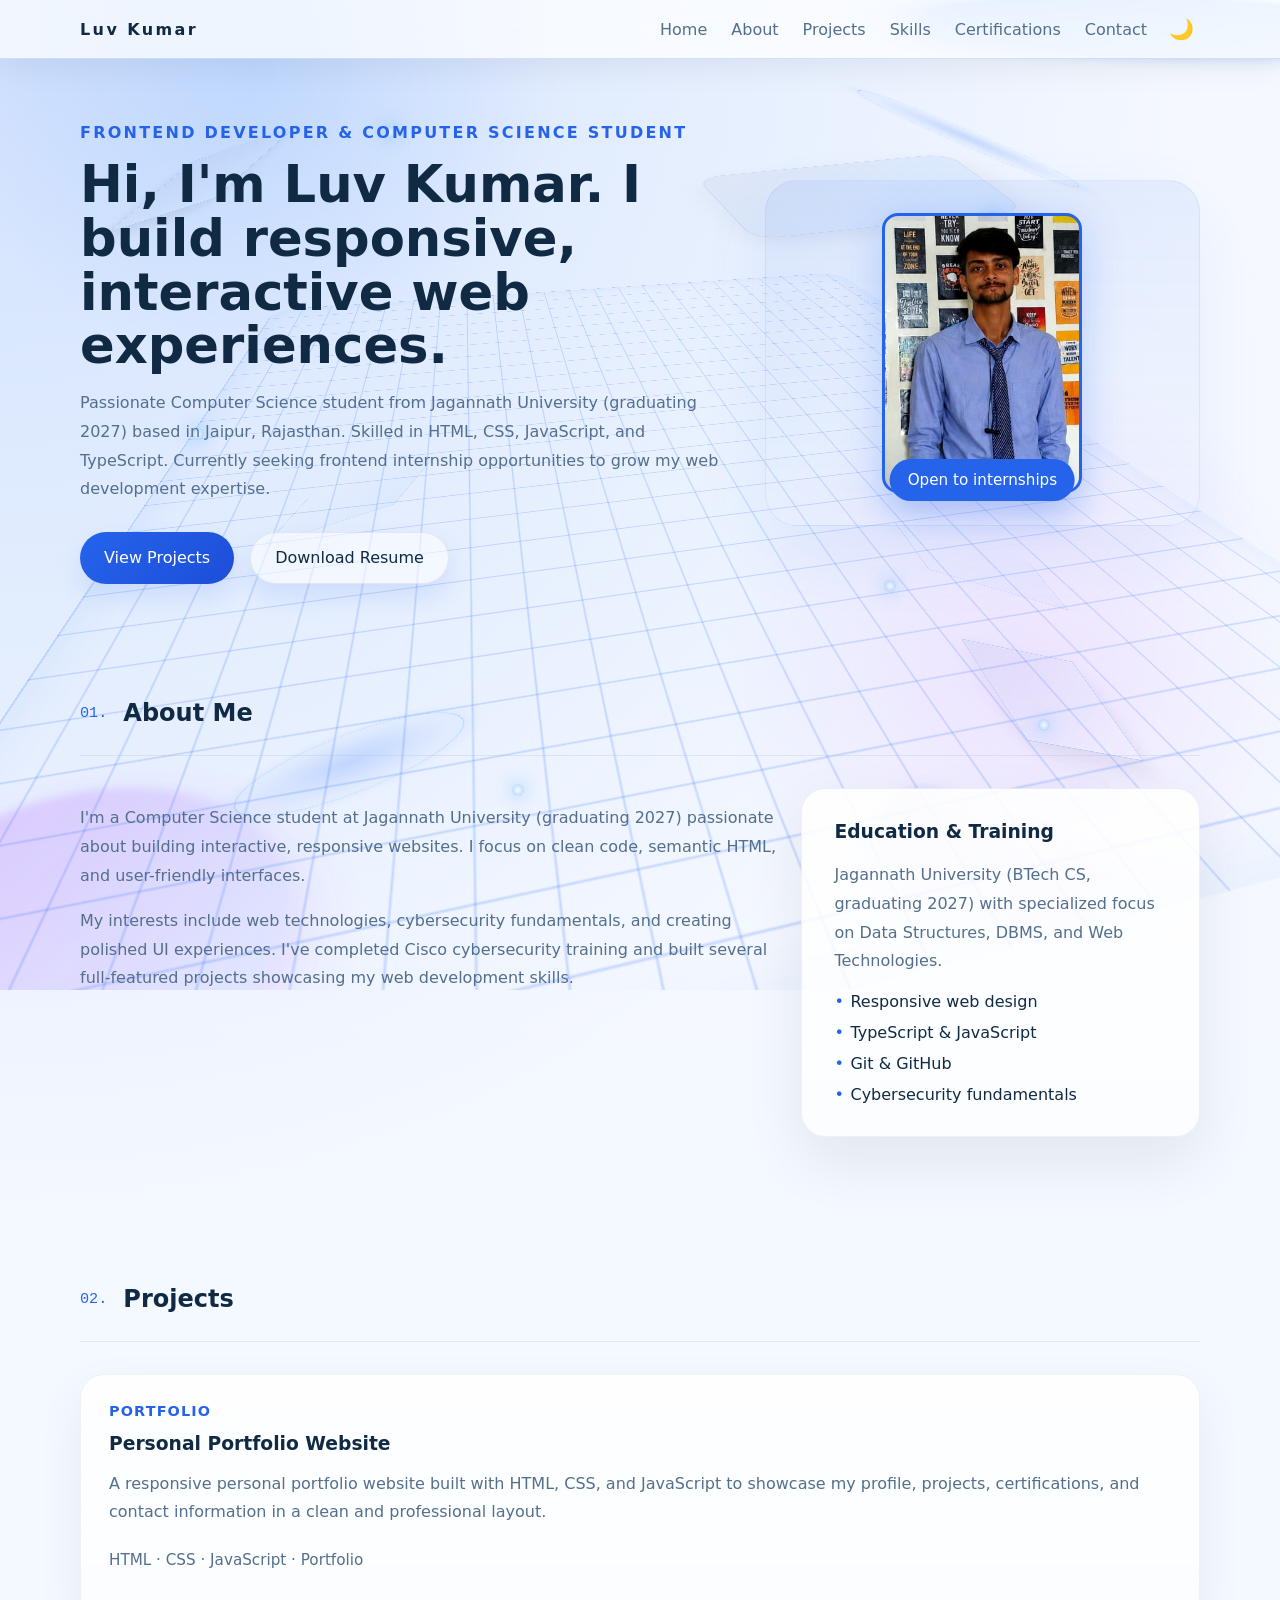
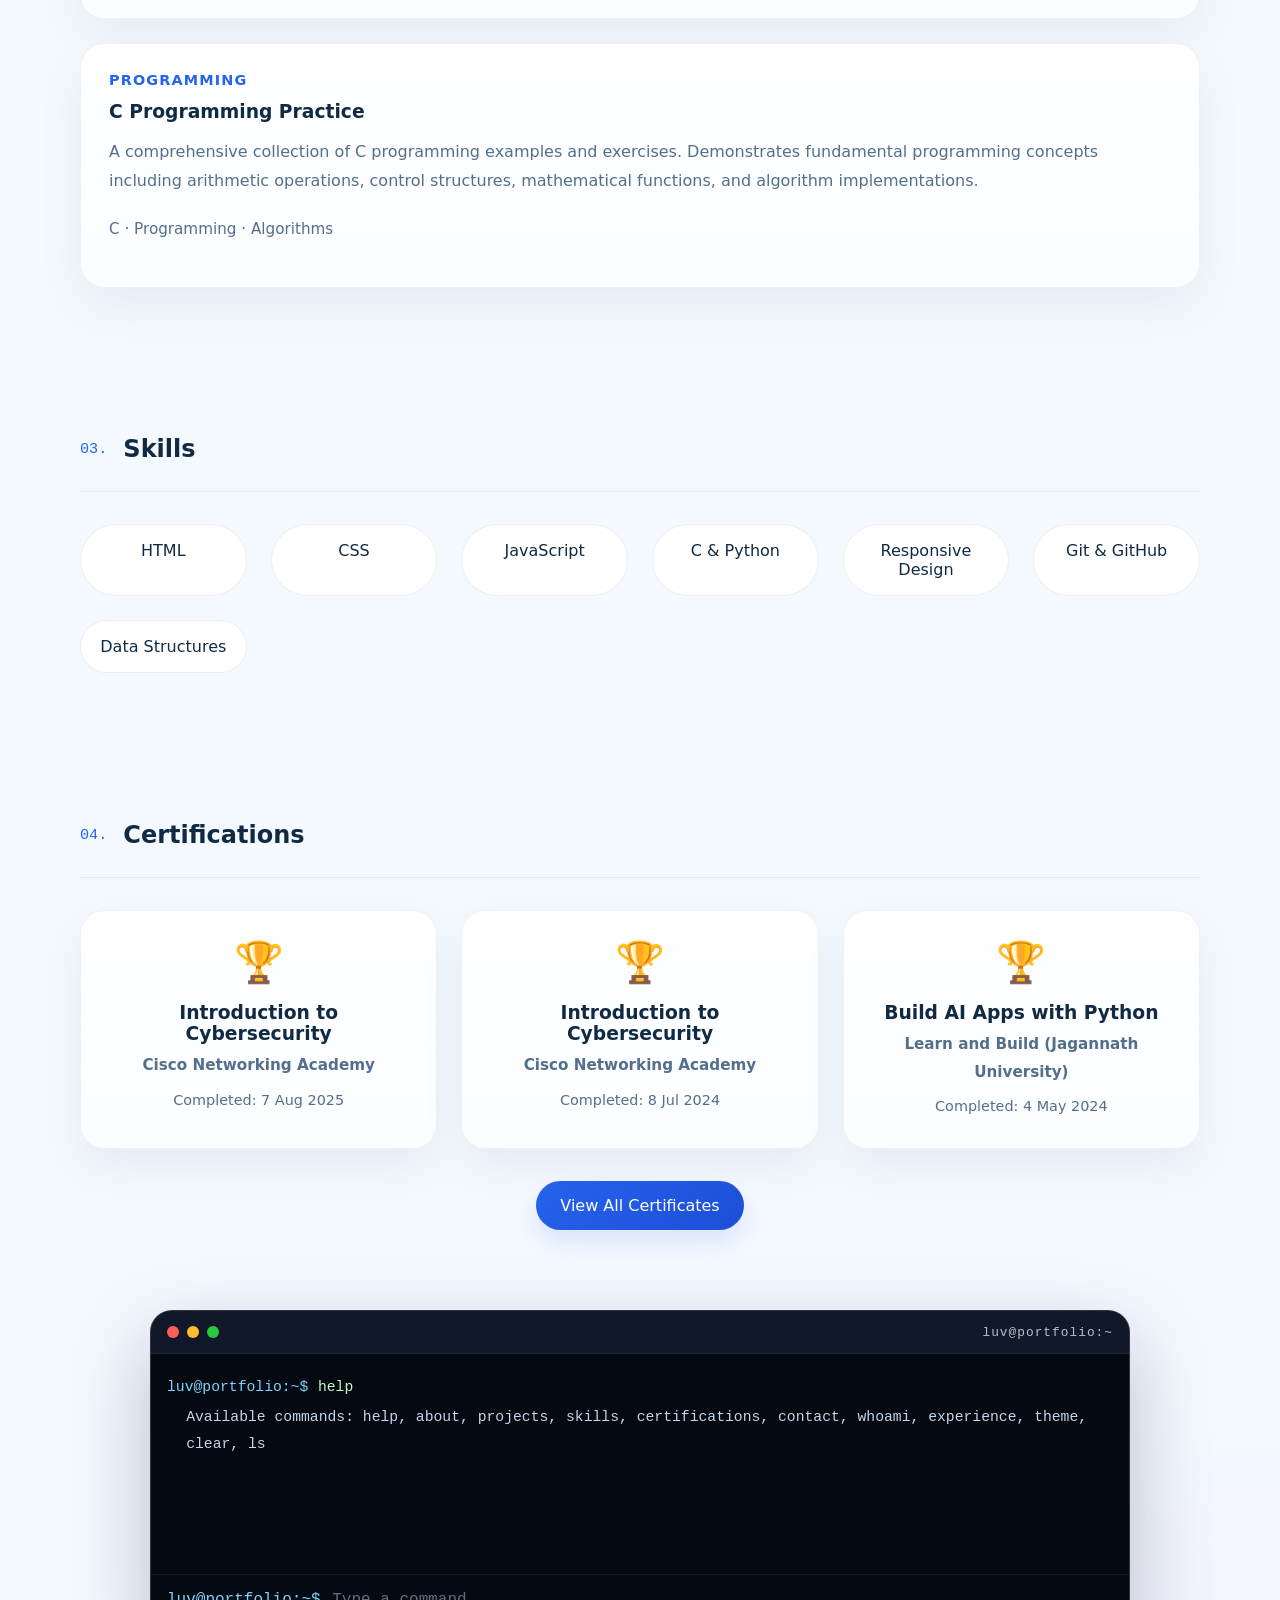
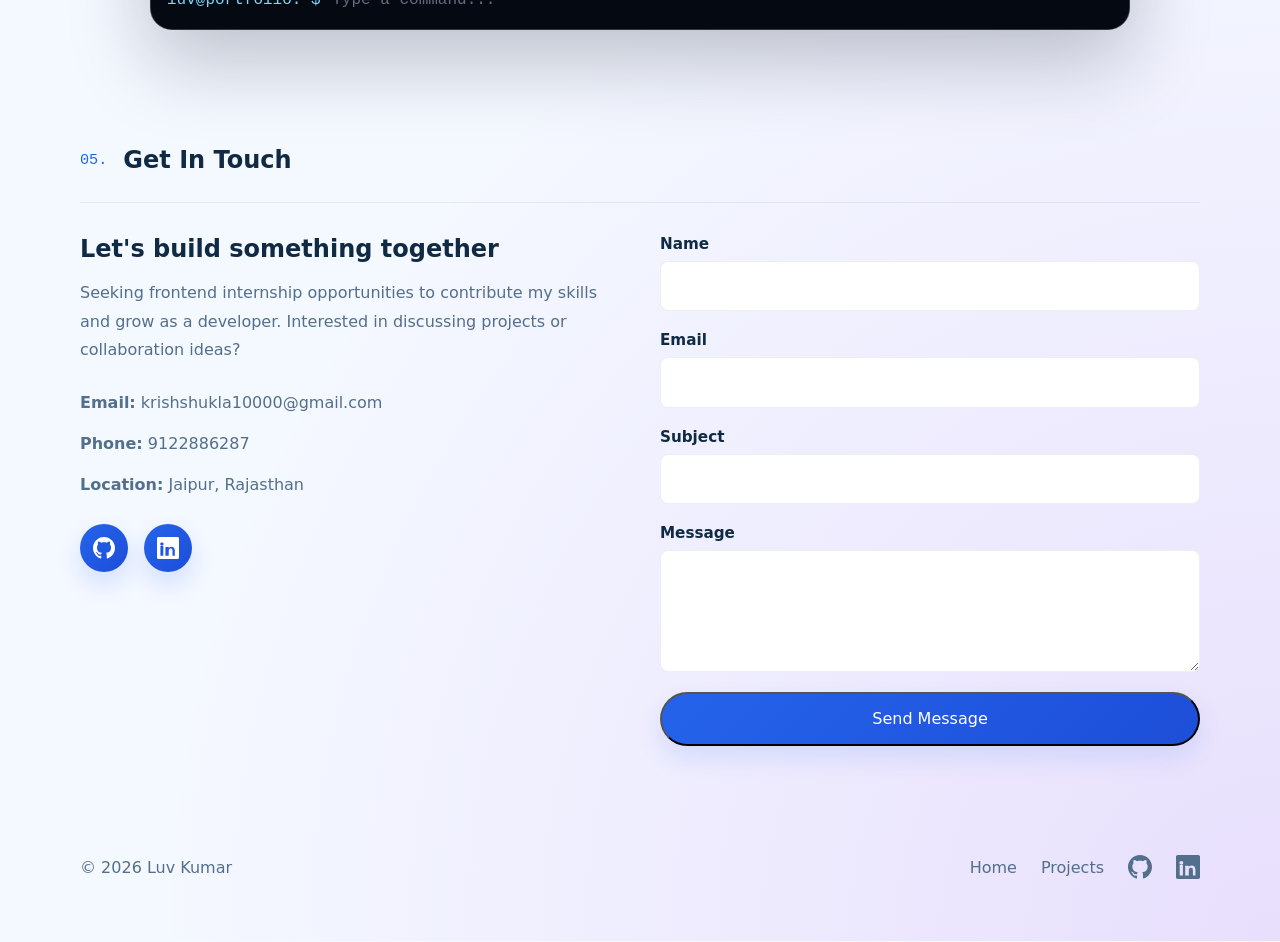
==== commit 3c96b6f2: "Add professional profile portrait" ====
--- a/index.html
+++ b/index.html
@@ -65,7 +65,9 @@
           </div>
         </div>
         <div class="hero-card">
-          <div class="profile-image"></div>
+          <button class="profile-image-button" type="button" aria-label="View profile picture">
+            <span class="profile-image" aria-hidden="true"></span>
+          </button>
           <div class="hero-badge">Open to internships</div>
         </div>
       </div>
@@ -248,6 +250,14 @@
 
   </main>
 
+  <div class="image-modal" id="imageModal" aria-hidden="true">
+    <div class="image-modal-backdrop" data-close="true"></div>
+    <div class="image-modal-content" role="dialog" aria-modal="true" aria-label="Luv Kumar profile picture">
+      <button class="image-modal-close" type="button" aria-label="Close enlarged profile picture">×</button>
+      <img src="profile-professional.jpeg" alt="Luv Kumar profile picture" />
+    </div>
+  </div>
+
   <footer class="footer">
     <div class="container footer-grid">
       <p>© 2026 Luv Kumar</p>
--- a/styles.css
+++ b/styles.css
@@ -492,11 +492,30 @@
   box-shadow: 0 28px 70px rgba(37, 99, 235, 0.08);
 }
 
+.profile-image-button {
+  border: none;
+  background: transparent;
+  padding: 0;
+  cursor: pointer;
+  border-radius: 16px;
+  transition: transform 0.2s ease, box-shadow 0.2s ease;
+}
+
+.profile-image-button:hover {
+  transform: translateY(-2px);
+}
+
+.profile-image-button:focus-visible {
+  outline: 3px solid rgba(96, 165, 250, 0.8);
+  outline-offset: 6px;
+}
+
 .profile-image {
+  display: block;
   width: 200px;
   height: 280px;
   border-radius: 16px;
-  background: url('profile.jpeg') center / cover no-repeat;
+  background: url('profile-professional.jpeg') center / cover no-repeat;
   box-shadow: 0 10px 40px rgba(37, 99, 235, 0.25);
   border: 3px solid var(--primary);
 }
@@ -973,6 +992,69 @@
   box-shadow: 0 12px 24px rgba(59, 130, 246, 0.2);
 }
 
+.image-modal {
+  position: fixed;
+  inset: 0;
+  display: none;
+  place-items: center;
+  z-index: 100;
+}
+
+.image-modal.visible {
+  display: grid;
+}
+
+.image-modal-backdrop {
+  position: absolute;
+  inset: 0;
+  background: rgba(2, 6, 23, 0.8);
+  backdrop-filter: blur(4px);
+}
+
+.image-modal-content {
+  position: relative;
+  z-index: 1;
+  background: rgba(255, 255, 255, 0.98);
+  border-radius: 18px;
+  padding: 1rem;
+  box-shadow: 0 28px 90px rgba(15, 23, 42, 0.3);
+  width: fit-content;
+  max-width: calc(100vw - 2rem);
+  max-height: calc(100vh - 2rem);
+}
+
+.image-modal-content img {
+  display: block;
+  width: min(100%, 360px);
+  aspect-ratio: 2 / 3;
+  max-width: 100%;
+  max-height: 75vh;
+  height: auto;
+  border-radius: 12px;
+  object-fit: cover;
+  object-position: center 18%;
+}
+
+.image-modal-close {
+  position: absolute;
+  top: 8px;
+  right: 8px;
+  width: 42px;
+  height: 42px;
+  border: none;
+  border-radius: 50%;
+  background: #111827;
+  color: #fff;
+  font-size: 2rem;
+  line-height: 1;
+  cursor: pointer;
+  box-shadow: 0 12px 30px rgba(15, 23, 42, 0.3);
+}
+
+.dark .image-modal-content {
+  background: rgba(16, 33, 51, 0.98);
+}
+
 @media (max-width: 860px) {
   .hero-content,
   .about-grid,
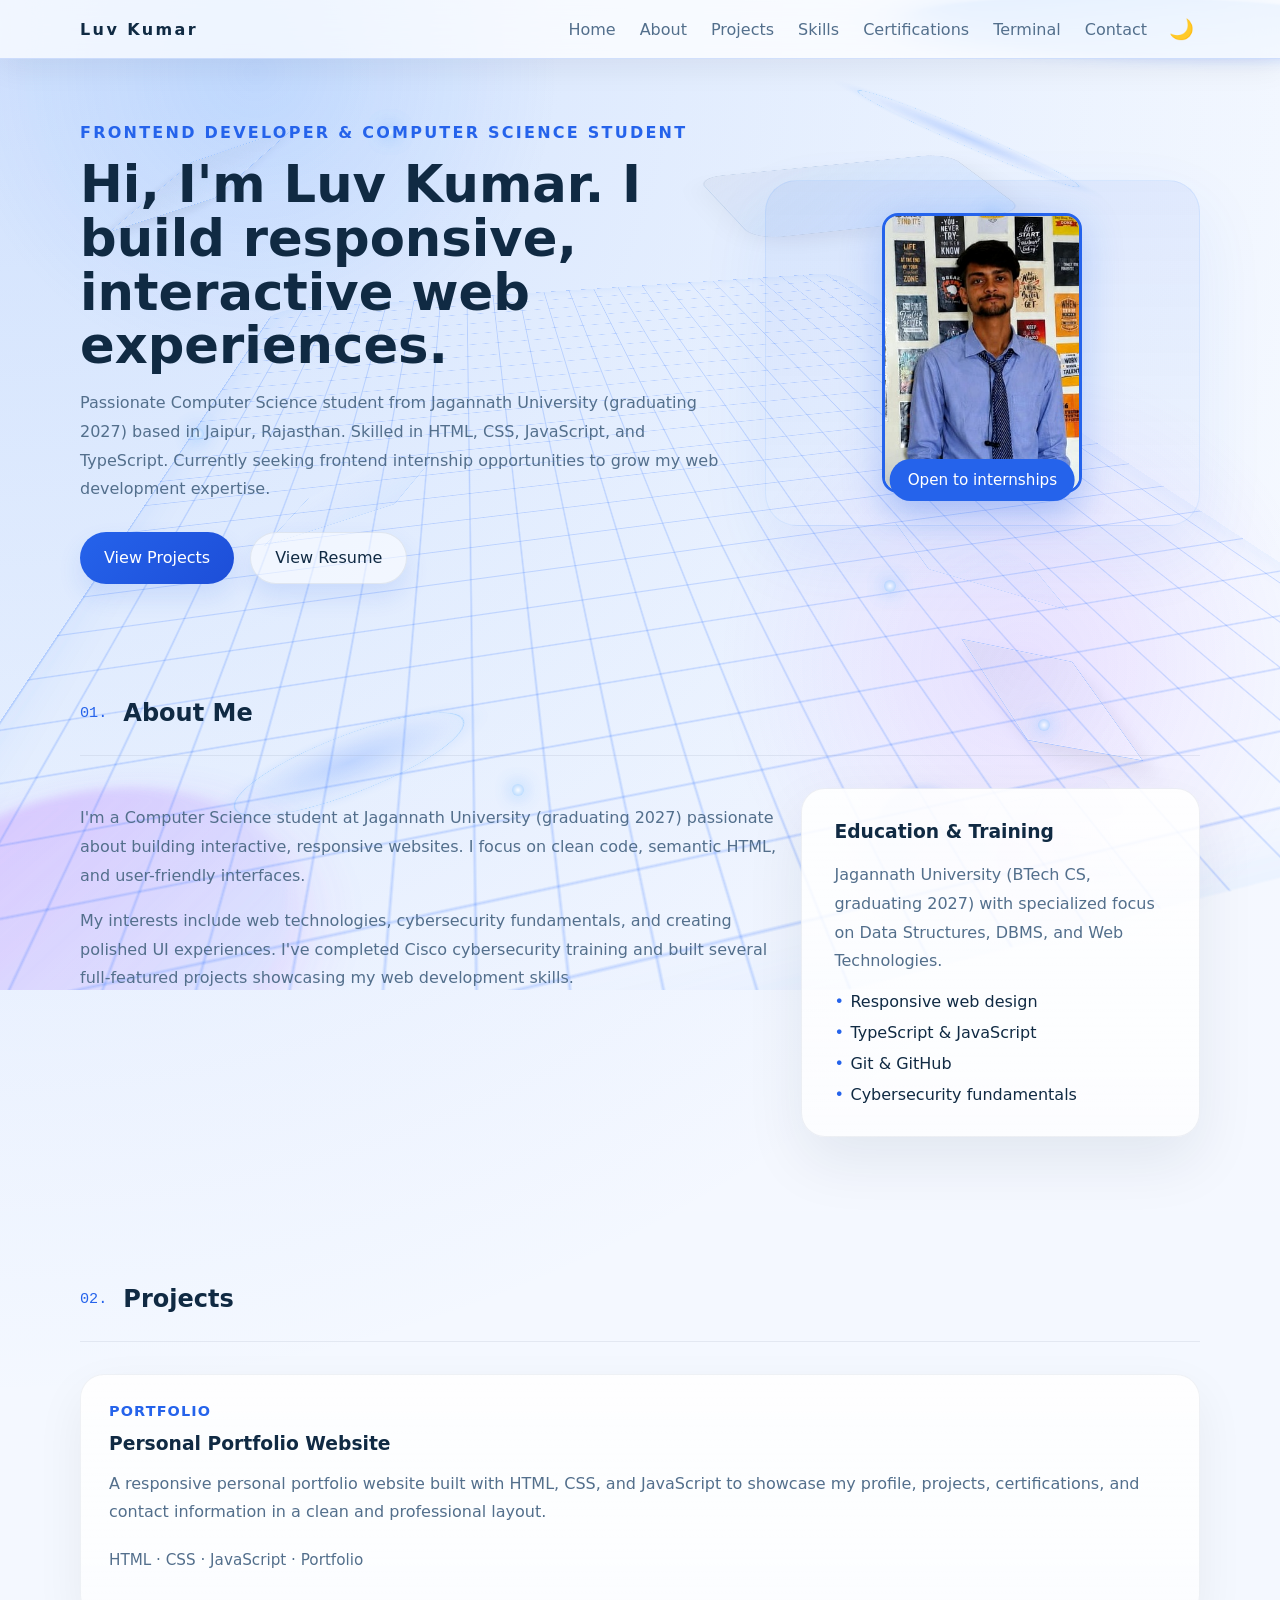
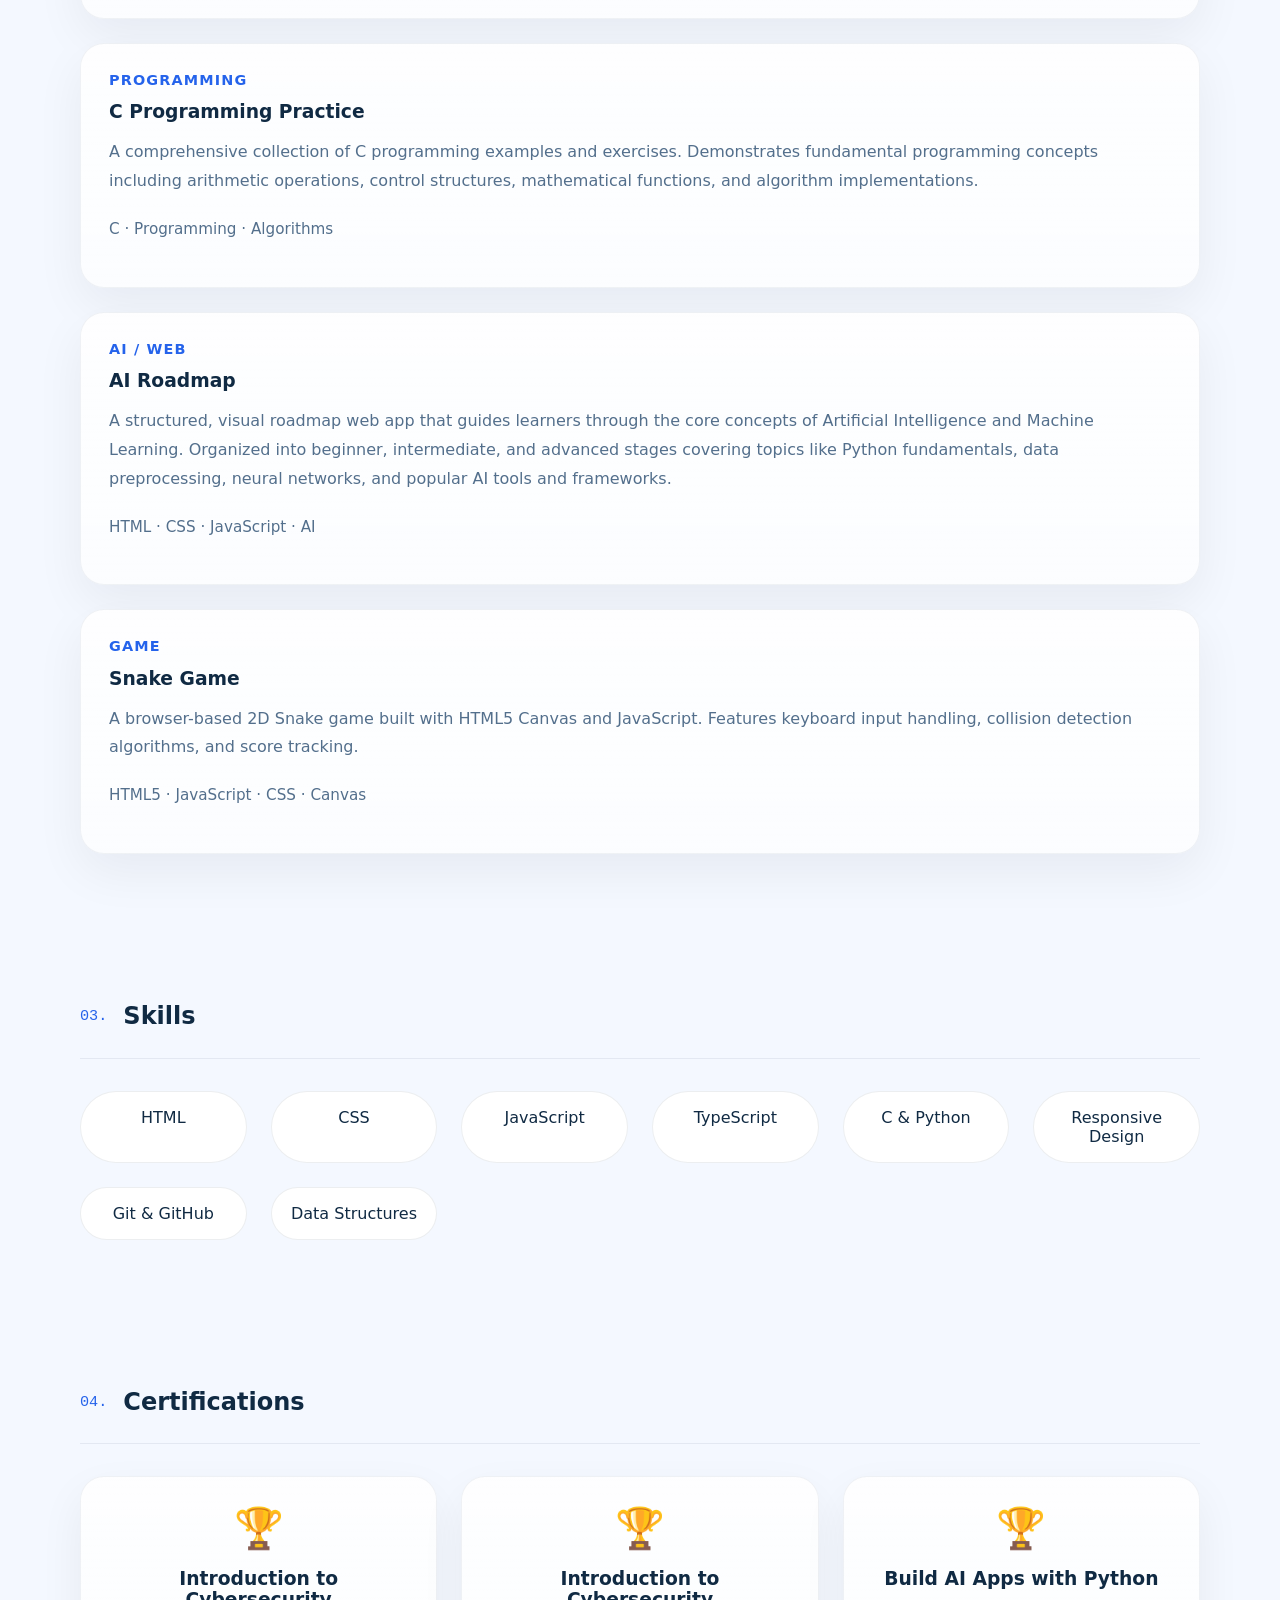
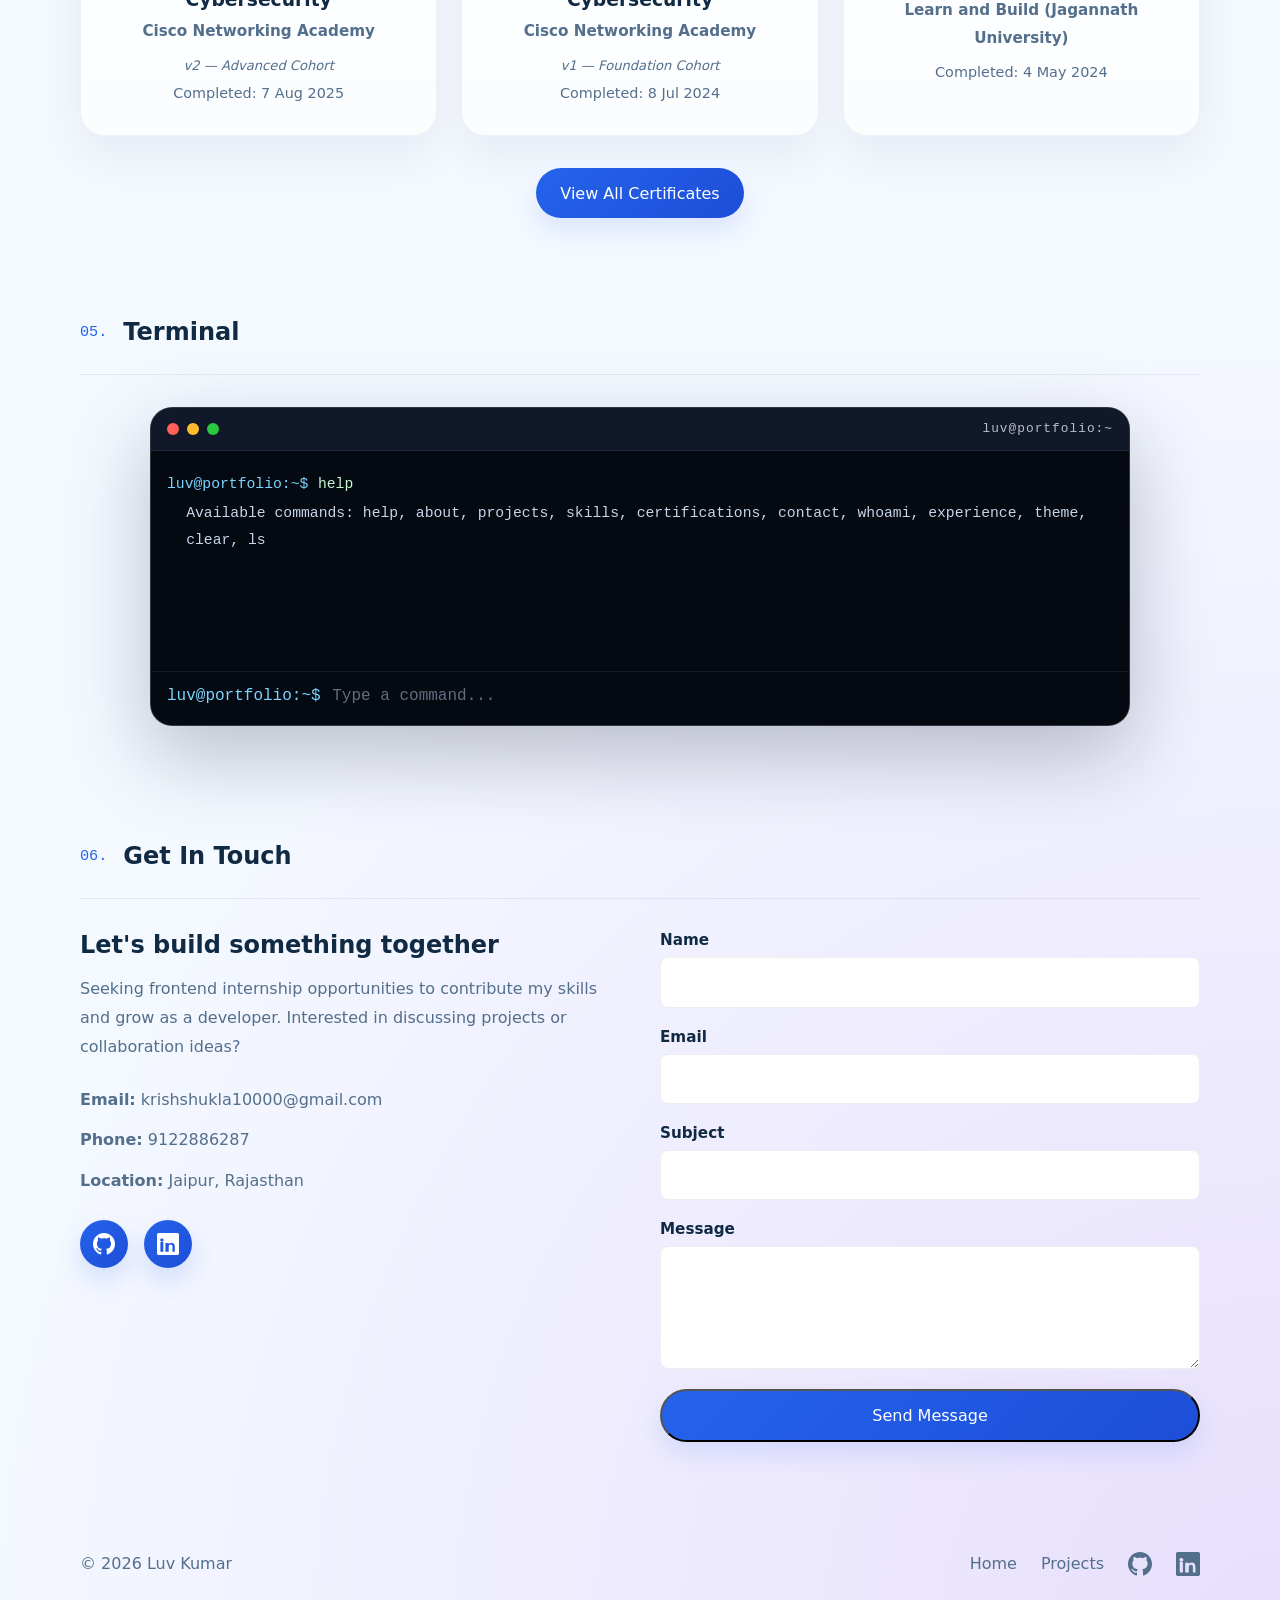
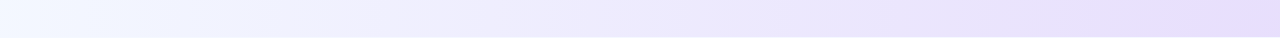
==== commit 512234be: "Fix bugs, improve accessibility, add projects and polish UI" ====
--- a/index.html
+++ b/index.html
@@ -46,6 +46,7 @@
         <a href="#projects">Projects</a>
         <a href="#skills">Skills</a>
         <a href="#certifications">Certifications</a>
+        <a href="#terminal">Terminal</a>
         <a href="#contact">Contact</a>
       </nav>
       <button class="theme-toggle" aria-label="Toggle dark mode">🌙</button>
@@ -61,12 +62,12 @@
           <p class="hero-copy">Passionate Computer Science student from Jagannath University (graduating 2027) based in Jaipur, Rajasthan. Skilled in HTML, CSS, JavaScript, and TypeScript. Currently seeking frontend internship opportunities to grow my web development expertise.</p>
           <div class="hero-actions">
             <a class="btn btn-primary" href="#projects">View Projects</a>
-            <a class="btn btn-secondary" href="resume.html" target="_blank">Download Resume</a>
+            <a class="btn btn-secondary" href="resume.html" target="_blank">View Resume</a>
           </div>
         </div>
         <div class="hero-card">
           <button class="profile-image-button" type="button" aria-label="View profile picture">
-            <span class="profile-image" aria-hidden="true"></span>
+            <img class="profile-image" src="profile-professional.jpeg" alt="Luv Kumar — professional profile photo" />
           </button>
           <div class="hero-badge">Open to internships</div>
         </div>
@@ -118,6 +119,20 @@
             <p>A comprehensive collection of C programming examples and exercises. Demonstrates fundamental programming concepts including arithmetic operations, control structures, mathematical functions, and algorithm implementations.</p>
             <p class="project-tech">C · Programming · Algorithms</p>
           </article>
+
+          <article class="project-card">
+            <div class="project-meta">AI / Web</div>
+            <h3><a href="https://github.com/KrishShukla07" target="_blank" rel="noopener noreferrer">AI Roadmap</a></h3>
+            <p>A structured, visual roadmap web app that guides learners through the core concepts of Artificial Intelligence and Machine Learning. Organized into beginner, intermediate, and advanced stages covering topics like Python fundamentals, data preprocessing, neural networks, and popular AI tools and frameworks.</p>
+            <p class="project-tech">HTML · CSS · JavaScript · AI</p>
+          </article>
+
+          <article class="project-card">
+            <div class="project-meta">Game</div>
+            <h3><a href="https://github.com/KrishShukla07" target="_blank" rel="noopener noreferrer">Snake Game</a></h3>
+            <p>A browser-based 2D Snake game built with HTML5 Canvas and JavaScript. Features keyboard input handling, collision detection algorithms, and score tracking.</p>
+            <p class="project-tech">HTML5 · JavaScript · CSS · Canvas</p>
+          </article>
         </div>
       </div>
     </section>
@@ -132,6 +147,7 @@
           <span>HTML</span>
           <span>CSS</span>
           <span>JavaScript</span>
+          <span>TypeScript</span>
           <span>C & Python</span>
           <span>Responsive Design</span>
           <span>Git & GitHub</span>
@@ -150,12 +166,14 @@
             <div class="cert-icon">🏆</div>
             <h3>Introduction to Cybersecurity</h3>
             <p class="cert-issuer">Cisco Networking Academy</p>
+            <p class="cert-meta-tag">v2 — Advanced Cohort</p>
             <p class="cert-date">Completed: 7 Aug 2025</p>
           </div>
           <div class="cert-card">
             <div class="cert-icon">🏆</div>
             <h3>Introduction to Cybersecurity</h3>
             <p class="cert-issuer">Cisco Networking Academy</p>
+            <p class="cert-meta-tag">v1 — Foundation Cohort</p>
             <p class="cert-date">Completed: 8 Jul 2024</p>
           </div>
           <div class="cert-card">
@@ -165,7 +183,7 @@
             <p class="cert-date">Completed: 4 May 2024</p>
           </div>
         </div>
-        <div style="text-align: center; margin-top: 2rem;">
+        <div class="certs-cta">
           <a href="certificates.html" class="btn btn-primary">View All Certificates</a>
         </div>
       </div>
@@ -173,6 +191,10 @@
 
     <section class="section terminal-section" id="terminal">
       <div class="container">
+        <div class="section-header">
+          <span class="section-number">05.</span>
+          <h2>Terminal</h2>
+        </div>
         <div class="terminal-window" aria-label="Interactive terminal preview">
           <div class="terminal-header">
             <div class="terminal-dots">
@@ -200,7 +222,7 @@
     <section class="section contact-section" id="contact">
       <div class="container">
         <div class="section-header">
-          <span class="section-number">05.</span>
+          <span class="section-number">06.</span>
           <h2>Get In Touch</h2>
         </div>
         <div class="contact-container">
@@ -214,7 +236,7 @@
               <div class="contact-links">
                 <a href="https://github.com/KrishShukla07" target="_blank" rel="noopener noreferrer" title="GitHub">
                   <svg width="20" height="20" viewBox="0 0 24 24" fill="currentColor">
-                    <path d="M12 0c-6.626 0-12 5.373-12 12 0 5.302 3.438 9.8 8.207 11.387.599.111.793-.261.793-.577v-2.234c-3.338.726-4.033-1.416-4.033-1.416-.546-1.387-1.333-1.756-1.333-1.756-1.089-.745.083-.729.083-.729 1.205.084 1.839 1.237 1.839 1.237 1.07 1.834 2.807 1.304 3.492.997.107-.775.418-1.305.762-1.604-2.665-.305-5.467-1.334-5.467-5.931 0-1.311.469-2.381 1.236-3.221-.124-.303-.535-1.524.117-3.176 0 0 1.008-.322 3.301 1.23.957-.266 1.983-.399 3.003-.404 1.02.005 2.047.138 3.006.404 2.291-1.552 3.297-1.23 3.297-1.23.653 1.653.242 2.874.118 3.176.77.84 1.235 1.911 1.235 3.221 0 4.609-2.807 5.624-5.479 5.921.43.372.823 1.102.823 2.222v 3.293c0 .319.192.694.801.576 4.765-1.589 8.199-6.086 8.199-11.386 0-6.627-5.373-12-12-12z"/>
+                    <path d="M12 0c-6.626 0-12 5.373-12 12 0 5.302 3.438 9.8 8.207 11.387.599.111.793-.261.793-.577v-2.234c-3.338.726-4.033-1.416-4.033-1.416-.546-1.387-1.333-1.756-1.333-1.756-1.089-.745.083-.729.083-.729 1.205.084 1.839 1.237 1.839 1.237 1.07 1.834 2.807 1.304 3.492.997.107-.775.418-1.305.762-1.604-2.665-.305-5.467-1.334-5.467-5.931 0-1.311.469-2.381 1.236-3.221-.124-.303-.535-1.524.117-3.176 0 0 1.008-.322 3.301 1.23.957-.266 1.983-.399 3.003-.404 1.02.005 2.047.138 3.006.404 2.291-1.552 3.297-1.23 3.297-1.23.653 1.653.242 2.874.118 3.176.77.84 1.235 1.911 1.235 3.221 0 4.609-2.807 5.624-5.479 5.921.43.372.823 1.102.823 2.222v3.293c0 .319.192.694.801.576 4.765-1.589 8.199-6.086 8.199-11.386 0-6.627-5.373-12-12-12z"/>
                   </svg>
                 </a>
                 <a href="https://linkedin.com/in/luv-kumar-109767224" target="_blank" rel="noopener noreferrer" title="LinkedIn">
@@ -266,7 +288,7 @@
         <a href="#projects">Projects</a>
         <a href="https://github.com/KrishShukla07" target="_blank" rel="noopener noreferrer" class="social-link" title="GitHub">
           <svg width="24" height="24" viewBox="0 0 24 24" fill="currentColor">
-            <path d="M12 0c-6.626 0-12 5.373-12 12 0 5.302 3.438 9.8 8.207 11.387.599.111.793-.261.793-.577v-2.234c-3.338.726-4.033-1.416-4.033-1.416-.546-1.387-1.333-1.756-1.333-1.756-1.089-.745.083-.729.083-.729 1.205.084 1.839 1.237 1.839 1.237 1.07 1.834 2.807 1.304 3.492.997.107-.775.418-1.305.762-1.604-2.665-.305-5.467-1.334-5.467-5.931 0-1.311.469-2.381 1.236-3.221-.124-.303-.535-1.524.117-3.176 0 0 1.008-.322 3.301 1.23.957-.266 1.983-.399 3.003-.404 1.02.005 2.047.138 3.006.404 2.291-1.552 3.297-1.23 3.297-1.23.653 1.653.242 2.874.118 3.176.77.84 1.235 1.911 1.235 3.221 0 4.609-2.807 5.624-5.479 5.921.43.372.823 1.102.823 2.222v 3.293c0 .319.192.694.801.576 4.765-1.589 8.199-6.086 8.199-11.386 0-6.627-5.373-12-12-12z"/>
+            <path d="M12 0c-6.626 0-12 5.373-12 12 0 5.302 3.438 9.8 8.207 11.387.599.111.793-.261.793-.577v-2.234c-3.338.726-4.033-1.416-4.033-1.416-.546-1.387-1.333-1.756-1.333-1.756-1.089-.745.083-.729.083-.729 1.205.084 1.839 1.237 1.839 1.237 1.07 1.834 2.807 1.304 3.492.997.107-.775.418-1.305.762-1.604-2.665-.305-5.467-1.334-5.467-5.931 0-1.311.469-2.381 1.236-3.221-.124-.303-.535-1.524.117-3.176 0 0 1.008-.322 3.301 1.23.957-.266 1.983-.399 3.003-.404 1.02.005 2.047.138 3.006.404 2.291-1.552 3.297-1.23 3.297-1.23.653 1.653.242 2.874.118 3.176.77.84 1.235 1.911 1.235 3.221 0 4.609-2.807 5.624-5.479 5.921.43.372.823 1.102.823 2.222v3.293c0 .319.192.694.801.576 4.765-1.589 8.199-6.086 8.199-11.386 0-6.627-5.373-12-12-12z"/>
           </svg>
         </a>
         <a href="https://linkedin.com/in/luv-kumar-109767224" target="_blank" rel="noopener noreferrer" class="social-link" title="LinkedIn">
--- a/styles.css
+++ b/styles.css
@@ -515,7 +515,8 @@
   width: 200px;
   height: 280px;
   border-radius: 16px;
-  background: url('profile-professional.jpeg') center / cover no-repeat;
+  object-fit: cover;
+  object-position: center 18%;
   box-shadow: 0 10px 40px rgba(37, 99, 235, 0.25);
   border: 3px solid var(--primary);
 }
@@ -1058,7 +1059,7 @@
 @media (max-width: 860px) {
   .hero-content,
   .about-grid,
-  .contact-card {
+  .contact-container {
     grid-template-columns: 1fr;
   }
 
@@ -1106,8 +1107,21 @@
   }
 
   .project-card,
-  .about-card,
-  .contact-card {
+  .about-card {
     padding: 1.5rem;
   }
 }
+
+/* Certifications CTA button row */
+.certs-cta {
+  text-align: center;
+  margin-top: 2rem;
+}
+
+/* Differentiator label for duplicate cert cards */
+.cert-meta-tag {
+  color: var(--muted);
+  font-size: 0.82rem;
+  font-style: italic;
+  margin: 0.15rem 0 0.25rem;
+}
